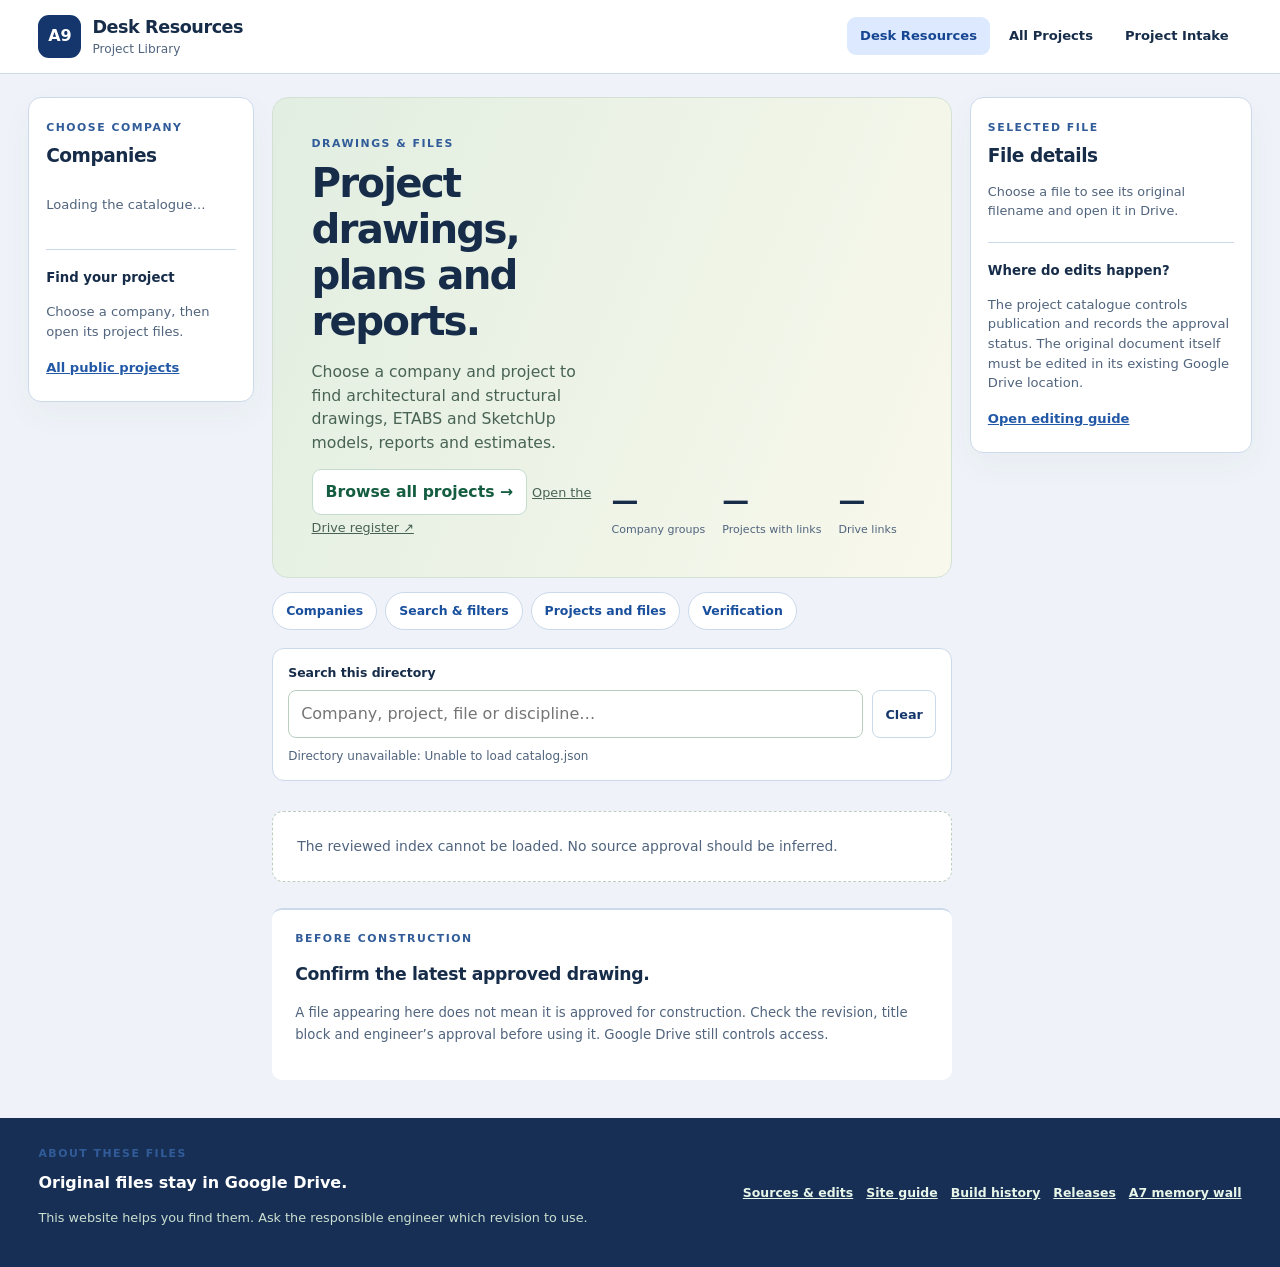
==== site/index.html @ 5fe1af1e "Integrate new intake tab and Blueprint file browser" ====
<!doctype html>
<html lang="en"><head>
<meta charset="utf-8"><meta name="viewport" content="width=device-width,initial-scale=1">
<meta name="color-scheme" content="light"><meta name="description" content="Find architectural plans, structural drawings, models and project documents in Google Drive.">
<title>Desk Resources · A9 Project Library</title><link rel="stylesheet" href="./styles.css"><script defer src="./app.js"></script>
<link rel="stylesheet" href="./assets/css/resource-unified.css"><link rel="stylesheet" href="./assets/css/blueprint-gallery.css"></head><body class="blueprint">
<a class="skip" href="#main">Skip to library</a>
<header class="north" id="north"><a class="brand" href="./" aria-label="A9 Desk Resources">
  <span class="brand-icon" aria-hidden="true">A9</span><span><strong>Desk Resources</strong><small>Project Library</small></span>
</a><nav aria-label="Primary resource tabs"><a href="./" aria-current="page">Desk Resources</a><a href="./projects.html">All Projects</a><a href="./intake.html">Project Intake</a></nav></header>
<div class="layout">
<aside class="west" id="west" aria-label="Company navigation">
  <p class="eyebrow">CHOOSE COMPANY</p><h2>Companies</h2>
  <div id="company-nav" class="company-nav"><p class="soft">Loading the catalogue…</p></div>
  <div class="west-foot"><strong>Find your project</strong><p>Choose a company, then open its project files.</p>
  <a href="./projects.html">All public projects</a></div>
</aside>
<main id="main" class="centre">
  <section class="intro"><div><p class="eyebrow">DRAWINGS &amp; FILES</p>
    <h1>Project drawings, plans and reports.</h1>
    <p>Choose a company and project to find architectural and structural drawings, ETABS and SketchUp models, reports and estimates.</p>
  <p><a href="./projects.html" style="display:inline-block;background:#fff;color:#155d40;border:1px solid #c4ddcc;border-radius:9px;text-decoration:none;padding:10px 13px;font-weight:800">Browse all projects →</a> <a href="https://docs.google.com/spreadsheets/d/1e019Jac4lDveZ2glXMph4RLHivqPFEachbcNi-R1DZk/edit" target="_blank" rel="noopener noreferrer" style="font-size:.8rem">Open the Drive register ↗</a></p></div><div class="intro-metrics"><span><strong id="metric-companies">—</strong><small>Company groups</small></span><span><strong id="metric-projects">—</strong><small>Projects with links</small></span><span><strong id="metric-records">—</strong><small>Drive links</small></span></div></section>
<nav class="section-toc" aria-label="Desk contents"><a href="#company-nav">Companies</a><a href="#library-search">Search &amp; filters</a><a href="#workspace">Projects and files</a><a href="#source-note">Verification</a></nav><div class="toolbar"><label for="library-search">Search this directory</label><div class="search-line">
    <input id="library-search" type="search" placeholder="Company, project, file or discipline…" autocomplete="off">
    <button type="button" id="clear-search">Clear</button>
  </div>
  <div id="facet-panel" class="facet-panel" hidden aria-label="Project resource filters">
    <div class="facet-title"><strong>Refine resources</strong><span>Exact labels from the original register · from the catalogue</span></div>
    <div class="facet-grid">
      <label for="facet-discipline">Discipline<select id="facet-discipline"><option value="">All disciplines</option></select></label>
      <label for="facet-format">File format<select id="facet-format"><option value="">All formats</option></select></label>
      <label for="facet-revision">Revision note<select id="facet-revision"><option value="">All revision notes</option></select></label>
      <label for="facet-approval">Issue / approval<select id="facet-approval"><option value="">All issue statuses</option></select></label>
    </div>
    <div class="facet-bottom"><span id="facet-count" role="status" aria-live="polite"></span><button type="button" id="clear-facets">Reset filters</button></div>
  </div>
  <p id="site-status" class="status-line" role="status" aria-live="polite">Reading the published index…</p></div>
  <div id="breadcrumbs" class="breadcrumbs" aria-label="Current location"></div>
  <div id="workspace" class="workspace"><p class="empty">Loading reviewed resource directories…</p></div>
  <section class="source-note" id="source-note"><p class="eyebrow">BEFORE CONSTRUCTION</p>
    <h2>Confirm the latest approved drawing.</h2>
    <p>A file appearing here does not mean it is approved for construction. Check the revision, title block and engineer’s approval before using it. Google Drive still controls access.</p>
  </section>
</main>
<aside class="east" id="east" aria-label="Selected resource details">
  <p class="eyebrow">SELECTED FILE</p><h2>File details</h2>
  <div id="record-detail"><p class="soft">Choose a file to see its original filename and open it in Drive.</p></div>
  <div class="east-footer"><strong>Where do edits happen?</strong><p>The project catalogue controls publication and records the approval status. The original document itself must be edited in its existing Google Drive location.</p><a href="./editing.html">Open editing guide</a></div>
</aside>
</div>
<footer class="south" id="south"><div><p class="eyebrow">ABOUT THESE FILES</p><strong>Original files stay in Google Drive.</strong><p>This website helps you find them. Ask the responsible engineer which revision to use.</p></div>
<div class="foot-links"><a href="./editing.html">Sources &amp; edits</a><a href="./system-map.html">Site guide</a><a href="https://github.com/FabinGurung/jp-field-desk-library/actions/workflows/resource-library-pages.yml">Build history</a><a href="https://github.com/FabinGurung/jp-field-desk-library/releases">Releases</a><a href="https://fabingurung.github.io/jp-a7-system-registry/memory-wall.html#platform-role-board">A7 memory wall</a></div></footer>
<noscript><p class="empty">JavaScript is needed for the searchable company directory. See the editing guide for the authoritative register.</p></noscript>
</body></html>
---- site/styles.css ----
:root{color-scheme:light;--bg:#f6f7f3;--paper:#fff;--ink:#1c3432;--dim:#526760;--line:#d8e1dc;--soft:#ecf3ec;--deep:#244a3c;--green:#247254;--warm:#f7f3e5;--shadow:0 12px 33px #27463a0a;font-family:Inter,ui-sans-serif,system-ui,-apple-system,"Segoe UI",sans-serif}
*{box-sizing:border-box}html{scroll-behavior:smooth}body{margin:0;background:var(--bg);color:var(--ink);line-height:1.5}button,input{font:inherit}a{color:inherit}a:focus-visible,button:focus-visible,input:focus-visible,summary:focus-visible{outline:3px solid #e8a33d;outline-offset:3px}.skip{position:absolute;left:12px;top:-90px;background:#fff;padding:9px 15px;z-index:30}.skip:focus{top:8px}
.north{padding:15px clamp(16px,3vw,46px);display:flex;align-items:center;justify-content:space-between;gap:20px;flex-wrap:wrap;background:#fff;border-bottom:1px solid var(--line)}.brand{display:flex;gap:11px;align-items:center;text-decoration:none}.brand-icon{background:var(--deep);border-radius:11px;color:white;display:grid;place-items:center;font-weight:850;width:43px;height:43px}.brand>span:last-child{display:flex;flex-direction:column}.brand strong{font-size:1.1rem;letter-spacing:-.025em}.brand small{color:var(--dim);font-size:.76rem}.north nav{display:flex;gap:7px;flex-wrap:wrap}.north nav a{text-decoration:none;font-weight:720;font-size:.83rem;padding:9px 12px;border-radius:8px}.north nav a[aria-current],.north nav a:hover{background:var(--soft);color:#145339}
.layout{display:grid;grid-template-columns:minmax(190px,226px) minmax(0,1fr) minmax(215px,282px);align-items:start;gap:18px;max-width:1680px;margin:auto;padding:23px clamp(12px,2.2vw,35px) 38px}.west,.east{position:sticky;top:14px;background:#fff;padding:22px 17px;border:1px solid var(--line);border-radius:13px;box-shadow:var(--shadow);min-width:0}.eyebrow{font-size:.68rem;letter-spacing:.105em;text-transform:uppercase;color:var(--green);font-weight:840;margin:0 0 9px}.west h2,.east h2{font-size:1.16rem;line-height:1.2;letter-spacing:-.025em;margin:0 0 15px}.company-nav{display:grid;gap:5px}.company-btn{width:100%;padding:12px 10px;text-align:left;border:1px solid transparent;border-radius:8px;background:transparent;cursor:pointer;color:var(--ink);line-height:1.3}.company-btn:hover{background:#f4f9f4}.company-btn[aria-pressed=true]{border-color:#bbd6c6;background:#eaf4eb}.company-btn strong{font-size:.84rem;display:block}.company-btn span{display:block;font-size:.73rem;color:var(--dim);margin-top:4px}.west-foot,.east-footer{border-top:1px solid var(--line);padding-top:15px;margin-top:21px}.west-foot strong,.east-footer strong{font-size:.83rem}.west-foot p,.east-footer p,.soft{font-size:.82rem;color:var(--dim)}.west-foot a,.east-footer a{font-size:.82rem;font-weight:770;color:var(--green)}
.centre{min-width:0}.intro{border-radius:16px;border:1px solid #d4e2d6;background:linear-gradient(112deg,#e1eee1,#f9f8ec);padding:clamp(23px,3vw,42px);display:grid;gap:20px;grid-template-columns:minmax(0,1fr) auto;align-items:end}.intro h1{font-size:clamp(1.85rem,3.15vw,3.18rem);line-height:1.12;letter-spacing:-.05em;max-width:660px;margin:0}.intro p:not(.eyebrow){font-size:.98rem;color:#486354;max-width:650px;margin:15px 0 0}.intro-metrics{display:flex;gap:17px}.intro-metrics span{display:flex;flex-direction:column;min-width:74px}.intro-metrics strong{font-size:1.68rem;line-height:1;letter-spacing:-.04em}.intro-metrics small{font-size:.69rem;color:var(--dim);margin-top:7px}
.toolbar{margin:17px 0 10px;background:#fff;border:1px solid var(--line);border-radius:12px;padding:15px}.toolbar label{display:block;font-weight:750;font-size:.78rem;margin-bottom:7px}.search-line{display:flex;gap:9px}.search-line input{min-width:0;flex:1;border:1px solid #bacdc0;border-radius:8px;padding:11px 12px}.search-line button,.utility-btn{border:1px solid var(--line);background:#fff;color:var(--deep);border-radius:8px;padding:9px 12px;cursor:pointer;font-weight:750;font-size:.8rem}.search-line button:hover,.utility-btn:hover{background:var(--soft)}.status-line{font-size:.75rem;color:var(--dim);margin:9px 0 0}.breadcrumbs{display:flex;flex-wrap:wrap;align-items:center;gap:6px;margin:15px 0;font-size:.79rem}.breadcrumbs button{border:0;background:none;color:var(--green);cursor:pointer;padding:4px 0;font-weight:750}.breadcrumbs span{color:var(--dim)}
.workspace>h2,.workspace .section-top h2{font-size:1.5rem;letter-spacing:-.035em;line-height:1.18;margin:3px 0 7px}.workspace .section-top>p{font-size:.83rem;color:var(--dim);margin:5px 0 19px}.section-top{display:flex;justify-content:space-between;align-items:start;gap:15px;flex-wrap:wrap;margin:15px 0}.company-grid,.project-grid{display:grid;grid-template-columns:repeat(2,minmax(0,1fr));gap:12px}.company-card,.project-card{min-width:0;text-align:left;border:1px solid var(--line);background:#fff;padding:21px;border-radius:12px;cursor:pointer;color:var(--ink);box-shadow:var(--shadow)}.company-card:hover,.project-card:hover{border-color:#6eac8c;box-shadow:0 10px 22px #204d3720}.company-card strong,.project-card strong{display:block;font-size:1.05rem;line-height:1.25;overflow-wrap:anywhere}.company-card small,.project-card small{display:block;font-size:.75rem;color:var(--dim);margin:8px 0}.company-card em{display:block;margin-top:13px;font-size:.78rem;font-style:normal;font-weight:790;color:var(--green)}.project-card[aria-pressed=true]{background:#edf6ed;border-color:#86b598}.muted{font-size:.78rem;color:var(--dim)}.review{color:#7c5a28!important}
.group-stack{display:grid;gap:10px;margin-top:17px}.resource-group{border:1px solid var(--line);background:#fff;border-radius:12px;overflow:hidden}.resource-group summary{cursor:pointer;display:flex;align-items:center;justify-content:space-between;gap:10px;padding:16px;font-weight:800;list-style:none}.resource-group summary::-webkit-details-marker{display:none}.resource-group summary:after{content:"⌄";color:var(--green);font-weight:800}.resource-group[open] summary{border-bottom:1px solid var(--line)}.resource-group summary small{color:var(--dim);font-size:.72rem;font-weight:600}.resource-items{padding:5px 13px 12px}.resource-line{width:100%;display:block;text-align:left;border:0;background:transparent;padding:12px 9px;border-radius:8px;cursor:pointer;color:var(--ink);border-bottom:1px solid #eff2ee}.resource-line:last-child{border-bottom:0}.resource-line:hover,.resource-line[aria-pressed=true]{background:#edf6ed}.resource-line strong{font-size:.83rem;display:block;line-height:1.35}.resource-line span{font-size:.73rem;color:var(--dim);display:block;margin-top:4px}.packet-link{display:block;margin:11px 8px 5px;text-decoration:none;background:var(--deep);color:#fff;padding:12px 14px;font-size:.81rem;border-radius:8px;font-weight:800}.empty{padding:24px;border:1px dashed #bccfc0;background:#fff;border-radius:11px;color:var(--dim);font-size:.87rem}
#record-detail h3{font-size:1.01rem;line-height:1.27;overflow-wrap:anywhere;margin:0 0 9px}#record-detail h4{font-size:.68rem;letter-spacing:.08em;text-transform:uppercase;color:var(--green);margin:16px 0 4px}#record-detail p{font-size:.8rem;overflow-wrap:anywhere;margin:0}#record-detail .source-button{display:block;margin-top:17px;text-align:center;border-radius:8px;background:var(--deep);color:#fff;padding:10px 12px;font-size:.81rem;font-weight:800;text-decoration:none}.source-note{padding:21px 23px;margin-top:26px;border-top:2px solid var(--line);background:#fff;border-radius:10px}.source-note h2{font-size:1.08rem;letter-spacing:-.02em}.source-note p:last-child{color:var(--dim);font-size:.83rem;line-height:1.65}
.south{background:#223f35;color:#f0f7ef;padding:27px clamp(16px,3vw,46px);display:flex;justify-content:space-between;align-items:center;gap:20px;flex-wrap:wrap}.south>div:first-child{max-width:670px}.south .eyebrow{color:#b4d6bb}.south strong{font-size:1rem}.south p:last-child{font-size:.8rem;color:#cbdfd0}.foot-links{display:flex;gap:13px;flex-wrap:wrap}.foot-links a{font-size:.78rem;font-weight:750;color:#e7f6e9}
@media(max-width:1160px){.layout{grid-template-columns:210px minmax(0,1fr)}.east{position:static;grid-column:2}.intro{grid-template-columns:1fr}.intro-metrics{justify-content:flex-start}}
@media(max-width:700px){.layout{display:flex;flex-direction:column;padding:11px;gap:12px}.west,.east,.centre{width:100%;position:static}.west{padding:13px}.west h2{margin:0 0 8px}.company-nav{display:flex;gap:8px;overflow-x:auto}.company-btn{min-width:165px;border-color:var(--line)}.west-foot{display:none}.intro{padding:24px}.intro-metrics{gap:14px}.intro-metrics span{min-width:65px}.company-grid,.project-grid{grid-template-columns:1fr}.north{padding:13px}.north nav{width:100%;overflow:auto}.north nav a{font-size:.76rem;padding:8px}.source-note{padding:17px}.south{padding:24px 16px}.east{order:3}}
@media print{.west,.east,.toolbar,.south,.source-note{display:none}.layout{display:block}.intro{background:#fff}.resource-group{break-inside:avoid}}
@media(prefers-reduced-motion:reduce){html{scroll-behavior:auto}}
/* Source-backed, project-scoped faceted directory. */
.facet-panel{border-top:1px solid var(--line);padding-top:14px;margin-top:14px}
.facet-panel[hidden]{display:none}
.facet-title{display:flex;flex-wrap:wrap;align-items:baseline;gap:10px;margin-bottom:12px}
.facet-title strong{font-size:.83rem}.facet-title span{font-size:.75rem;color:var(--dim)}
.facet-grid{display:grid;grid-template-columns:repeat(2,minmax(0,1fr));gap:10px}
.facet-grid label{display:flex;flex-direction:column;min-width:0;gap:5px;font-size:.75rem;font-weight:740;color:var(--deep)}
.facet-grid select{min-width:0;width:100%;border:1px solid #bacdc0;border-radius:8px;padding:10px 8px;background:#fff;color:var(--ink);font-size:.78rem}
.facet-bottom{display:flex;align-items:center;justify-content:space-between;gap:10px;margin-top:12px;flex-wrap:wrap}
.facet-bottom span{font-size:.75rem;color:var(--dim)}
.facet-bottom button{background:#edf5ee;color:var(--deep);border:1px solid var(--line);border-radius:8px;padding:8px 11px;font-weight:760;font-size:.77rem;cursor:pointer}
.facet-bottom button:hover{background:#e0ede2}
@media(min-width:1161px) and (max-width:1310px){.facet-grid{grid-template-columns:1fr}}
@media(max-width:700px){.facet-grid{grid-template-columns:1fr 1fr;gap:9px}.facet-grid select{font-size:.75rem}}
@media(max-width:380px){.facet-grid{grid-template-columns:1fr}}

/* Standard engineering slots are always shown, including unregistered categories. */
.matrix-intro{background:#f0f5ef;border:1px solid #d6e3d6;border-radius:10px;padding:13px 16px;margin:12px 0 16px}
.matrix-intro strong{display:block;font-size:.84rem}
.matrix-intro p{font-size:.78rem;color:var(--dim);line-height:1.55;margin:5px 0 0}
.resource-group{border-radius:11px}.resource-group>summary{padding:14px 17px}
.resource-group>summary small{margin-left:auto;white-space:nowrap}
.slots{padding:9px 12px 12px;display:grid;gap:7px}
.resource-slot{border:1px solid #e2e9e1;border-radius:9px;background:#fcfdfa;overflow:hidden}
.resource-slot[open]{background:white;border-color:#cad9cc}
.slot-title{padding:10px 13px;cursor:pointer;display:flex;align-items:center;justify-content:space-between;gap:9px;font-size:.81rem;font-weight:790;list-style:none}
.slot-title::-webkit-details-marker{display:none}
.slot-title:after{content:"⌄";color:var(--green);font-size:1rem}
.resource-slot[open] .slot-title{border-bottom:1px solid #e9eee8}
.slot-title small{font-size:.71rem;font-weight:660;color:var(--dim);white-space:nowrap;margin-left:auto}
.slot-contents{padding:7px 10px 12px}
.resource-slot .resource-line{padding:11px 8px;border-bottom:1px solid #e9eee8}
.original-name{overflow-wrap:anywhere;color:#2f6850!important;font-size:.73rem!important}
.slot-empty{font-size:.79rem;color:var(--dim);line-height:1.5;padding:2px 6px 0;margin:6px 0}
.slot-help{font-size:.75rem;font-weight:760;color:var(--green);padding:5px 6px;display:inline-block}
@media(max-width:700px){.slots{padding:8px;gap:6px}.slot-title{padding:11px;font-size:.8rem}.slot-title small{font-size:.69rem}.resource-group>summary{padding:13px}.resource-group>summary small{font-size:.7rem}.section-top{margin:9px 0}}

/* A9 2026-11-16: source-first navigation usability */
.section-toc{display:flex;flex-wrap:wrap;gap:8px;margin:14px 0 18px}.section-toc a{display:inline-block;border:1px solid var(--line);border-radius:999px;background:#fff;padding:9px 13px;font-size:.78rem;font-weight:740;color:var(--deep);text-decoration:none}.section-toc a:hover{background:var(--soft)}
.resource-entry{display:grid;grid-template-columns:minmax(0,1fr) auto;gap:8px;align-items:center;border-bottom:1px solid #eff2ee}.resource-entry .resource-line{min-width:0;border:0}.resource-open{display:inline-flex;justify-content:center;text-decoration:none;border:1px solid #9cc5ae;border-radius:9px;padding:9px 11px;background:#eaf5ec;color:#16563a;font-size:.76rem;font-weight:800;white-space:nowrap}.resource-open:hover{background:#d4ecdb}
.detail-actions{display:grid;gap:8px;margin:11px 0 17px}#record-detail .detail-actions .source-button{margin:0}.detail-project-link{display:block;border:1px solid var(--line);padding:9px;text-align:center;border-radius:8px;text-decoration:none;background:#f6faf6;color:var(--deep);font-size:.78rem;font-weight:780}
.page-trail{display:flex;justify-content:space-between;flex-wrap:wrap;gap:10px;border-top:1px solid var(--line);margin:22px 0 10px;padding-top:15px}.page-trail a{display:inline-block;min-width:0;overflow-wrap:anywhere;padding:10px 13px;background:#fff;color:var(--deep);text-decoration:none;border-radius:9px;border:1px solid var(--line);font-size:.8rem;font-weight:780}.page-trail a:hover{background:var(--soft)}.project-pager{justify-content:flex-start}
.project-context-note{padding:15px;border-radius:11px;background:#f4f8f1;border:1px solid #d4e2d2}.project-context-note strong{font-size:.88rem}.project-context-note p{font-size:.79rem;color:var(--dim)}.project-context-note a{font-size:.79rem;color:var(--green);font-weight:800}
@media(max-width:700px){.resource-entry{grid-template-columns:minmax(0,1fr)}.resource-open{justify-self:start;margin:0 9px 12px}.page-trail a{flex:1 1 145px}}
---- site/assets/css/resource-unified.css ----
/* Field & Desk v1.9 — one shared visual system; zero private source data */
:root{--resource-bg:#f6f7f3;--resource-paper:#fff;--resource-ink:#1c3432;--resource-dim:#526760;--resource-line:#d8e1dc;--resource-deep:#244a3c}
body:not([data-jp-site="1"]){background:var(--resource-bg);color:var(--resource-ink)}
body:not([data-jp-site="1"]) .north{background:#fff;border-bottom:1px solid var(--resource-line);padding:14px clamp(14px,3vw,44px)}
body:not([data-jp-site="1"]) .north :is(.brand-icon,.logo){background:var(--resource-deep);color:white;width:43px;height:43px;display:grid;place-items:center;border-radius:11px}
body:not([data-jp-site="1"]) .north nav[aria-label="Primary resource tabs"]{display:flex;align-items:center;gap:6px;flex-wrap:wrap}
body:not([data-jp-site="1"]) .north nav[aria-label="Primary resource tabs"] a{font:750 .82rem/1.35 Inter,ui-sans-serif,system-ui,sans-serif;color:var(--resource-ink);padding:10px 13px;border-radius:9px;text-decoration:none}
body:not([data-jp-site="1"]) .north nav[aria-label="Primary resource tabs"] a[aria-current="page"],body:not([data-jp-site="1"]) .north nav[aria-label="Primary resource tabs"] a:hover{background:#eaf4eb;color:#145339}
body:not([data-jp-site="1"]) .south{background:#223f35;color:#f0f7ef;border-top:1px solid #315e48;gap:20px}
body:not([data-jp-site="1"]) :is(.portal-hero,.intro,.guide-hero,.sheet-hero,#centre>.hero){background:linear-gradient(112deg,#e1eee1,#f9f8ec);border:1px solid #d4e2d6;border-radius:16px;color:var(--resource-ink)}
body:not([data-jp-site="1"]) :is(.portal-hero,.intro,.guide-hero,.sheet-hero,#centre>.hero) h1{font-family:Inter,ui-sans-serif,system-ui,-apple-system,"Segoe UI",sans-serif;letter-spacing:-.045em;line-height:1.14}
body:not([data-jp-site="1"]) :is(.west,.east,.portal-section,.catalogue,.panel){border-color:var(--resource-line);box-shadow:0 12px 33px #27463a0a}
body:not([data-jp-site="1"]) .page-trail{display:flex;gap:10px;flex-wrap:wrap;justify-content:space-between;border-top:1px solid var(--resource-line);margin:22px 0 8px;padding:16px 0 0}
body:not([data-jp-site="1"]) .page-trail a{color:var(--resource-deep);font-weight:750;background:white;border:1px solid var(--resource-line);border-radius:10px;padding:11px 14px;text-decoration:none}
body:not([data-jp-site="1"]) .page-trail a:hover{background:#eaf4eb}
.finance-router{display:grid;grid-template-columns:repeat(3,minmax(0,1fr));gap:12px;margin:15px 0}
.finance-router article{min-width:0;border:1px solid var(--resource-line);background:#fff;border-radius:12px;padding:17px;display:flex;flex-direction:column;gap:8px}
.finance-router h3{font-size:1rem;margin:0;line-height:1.3}
.finance-router p{font-size:.82rem;color:var(--resource-dim);line-height:1.55;margin:0 0 5px}
.finance-router a{display:inline-block;color:#145339;font-weight:800;font-size:.81rem;text-decoration:none;background:#edf6ed;border:1px solid #c9e0cd;padding:10px 12px;border-radius:9px;margin-top:auto}
.finance-router a:hover{background:#dcefe0}
.finance-router .route-state{font-size:.67rem;letter-spacing:.07em;text-transform:uppercase;color:#476d52;font-weight:850}
.finance-notice{color:#4b6658;font-size:.83rem;max-width:900px;line-height:1.6}
.finance-bridge{background:#f0f6ef;border:1px solid #d3e3d5;border-radius:13px;padding:17px 20px;margin:16px auto}
.finance-bridge h2{font-size:1.17rem;margin:0 0 6px}.finance-bridge p{font-size:.83rem;color:var(--resource-dim);margin:0 0 12px}
.finance-bridge nav{display:flex;flex-wrap:wrap;gap:9px}.finance-bridge nav a{color:#17573e;background:white;border:1px solid #c9dccc;border-radius:9px;padding:10px 12px;font-size:.79rem;font-weight:770;text-decoration:none}
.finance-bridge nav a:hover{background:#e4f1e5}
#details .source-actions{display:grid;gap:8px;margin:13px 0}
#details .source-actions a{display:block;text-decoration:none;padding:10px 11px;border:1px solid #bddbc5;border-radius:9px;background:#edf6ee;color:#1b5b40;font-weight:780;font-size:.8rem;overflow-wrap:anywhere}
#details .source-actions a:hover{background:#dceee0}
.shell .hero{background:linear-gradient(112deg,#e1eee1,#f9f8ec);color:#1c3432;border:1px solid #d4e2d6;border-radius:16px}
.shell .hero h1,.shell .panel h2{font-family:Inter,ui-sans-serif,system-ui,-apple-system,"Segoe UI",sans-serif;letter-spacing:-.04em}
.shell .hero .eyebrow{color:#247254}.shell .hero p{color:#526760}.shell .hero .pill{color:#315d48;border-color:#c1d8c6;background:#fff}
.shell .nav a{border-radius:9px;color:#205c42}
.shell .footer{padding-top:15px;border-top:1px solid var(--resource-line)}
.resource-bridge{display:flex;flex-wrap:wrap;gap:8px;align-items:center;padding:10px 0;font-size:12px}
.resource-bridge a{display:inline-block;background:#fff;border:1px solid #c8dbc9;color:#245c43;border-radius:9px;padding:9px 12px;text-decoration:none;font-weight:780}
.resource-bridge a:hover{background:#eaf4eb}
@media(max-width:800px){.finance-router{grid-template-columns:1fr}.finance-router article{padding:15px}}
@media(max-width:700px){
body:not([data-jp-site="1"]) .north{display:flex;flex-direction:column;align-items:stretch;gap:9px;padding:11px 13px}
body:not([data-jp-site="1"]) .north nav[aria-label="Primary resource tabs"]{width:100%;overflow-x:auto;flex-wrap:nowrap;white-space:nowrap;scrollbar-width:thin;overscroll-behavior-inline:contain}
body:not([data-jp-site="1"]) .north nav[aria-label="Primary resource tabs"] a{font-size:.77rem;padding:9px 11px;flex:0 0 auto}
body:not([data-jp-site="1"]) .page-trail a{flex:1 1 145px}.finance-bridge{margin:12px 0;padding:15px}
}
@media(prefers-reduced-motion:reduce){html{scroll-behavior:auto!important}}
---- site/assets/css/blueprint-gallery.css ----
/* Blueprint Gallery: shared light architectural theme and mobile-safe file rail. */
body.blueprint{--resource-bg:#eff3f9;--resource-paper:#fff;--resource-ink:#162c49;--resource-dim:#50647d;--resource-line:#cbd9eb;--resource-deep:#15376c;--ink:#162c49;--dim:#50647d;--line:#cbd9eb;--deep:#15376c;--green:#2258a6;--soft:#edf4ff;background:#eff3f9;color:#162c49}
body.blueprint .north{border-bottom:1px solid #cbd9eb}
body.blueprint .north :is(.brand-icon,.logo){background:#14366d;color:white}
body.blueprint .north nav[aria-label="Primary resource tabs"] a[aria-current="page"],body.blueprint .north nav[aria-label="Primary resource tabs"] a:hover{background:#dce9ff;color:#164691}
body.blueprint :is(.intro,.project-hero){background:linear-gradient(118deg,#e3edff,#fdfefe);border:1px solid #c5d6ef;color:#162c49}
body.blueprint .eyebrow{color:#315c99;letter-spacing:.14em}
body.blueprint .south{background:#172f55;color:white;border-color:#172f55}
body.blueprint :is(.company-card,.project-card,.project-inspector,.project-list,.project-controls,.project-guidance,.source-item){border-color:#d1ddef;background:#fff;color:#162c49}
body.blueprint :is(.company-card,.project-card):hover,body.blueprint .project-card[aria-pressed=true]{border-color:#648cc8;background:#eaf2ff}
body.blueprint :is(.resource-open,.source-button,.project-source,.project-owned-actions a,.section-toc a,.page-trail a){color:#194f9c}
body.blueprint :is(.resource-open,.source-button,.matrix-intro,.project-owned-actions,.project-toc a){background:#edf4ff;border-color:#c9d9f2;color:#174582}
.gallery-shell{min-width:0;max-width:100%;margin:16px 0 20px;background:#fff;border:1px solid #c9d9ec;border-radius:18px;overflow:hidden;box-shadow:0 12px 25px #173c7020}
.gallery-head{padding:17px 18px 8px;display:flex;justify-content:space-between;align-items:flex-start;gap:12px;flex-wrap:wrap}
.gallery-head h3{font-size:1.06rem;margin:0 0 5px;color:#183964}.gallery-head p{margin:0;color:#526781;font-size:.78rem}
.gallery-switch,.gallery-arrows{display:flex;gap:6px;flex-wrap:wrap;align-items:center}
.gallery-switch button,.gallery-arrows button{border:1px solid #b8cceb;border-radius:10px;padding:9px 12px;min-height:44px;background:#fff;color:#153c79;font-weight:750;cursor:pointer;font-size:.78rem}
.gallery-switch button[aria-pressed=true]{background:#214e99;color:#fff;border-color:#214e99}
.gallery-arrows button:disabled{opacity:.35;cursor:default}
.gallery-stage{min-width:0;max-width:100%;overflow:hidden;background:linear-gradient(#d9e8fc66 1px,transparent 1px),linear-gradient(90deg,#d9e8fc66 1px,transparent 1px),#f3f7fc;background-size:24px 24px;padding:10px 0 0}
.gallery-rail{display:flex;gap:14px;overflow-x:auto;overflow-y:hidden;scroll-snap-type:x mandatory;scrollbar-width:thin;overscroll-behavior-inline:contain;perspective:1100px;padding:20px max(12px,calc((100% - min(78%, 290px))/2)) 24px;align-items:stretch}
.file-tile{flex:0 0 min(78%,290px);min-width:0;scroll-snap-align:center;display:flex;flex-direction:column;gap:10px;padding:16px;border-radius:16px;border:1px solid #a9bfde;background:linear-gradient(145deg,#fff,#eef4ff);box-shadow:0 12px 23px #152e5320;transform:rotateY(var(--tilt,0deg)) scale(var(--scale,1));transform-origin:center;transition:transform .16s ease,border-color .16s ease;overflow-wrap:anywhere;color:#18365a}
.file-tile[data-active=true]{border-color:#1f63bc;box-shadow:0 15px 24px #163d7b26}
.file-tile .file-icon{display:grid;place-items:center;align-self:flex-start;width:62px;height:68px;border:1px solid #91b2e0;border-radius:10px 16px 10px 10px;background:repeating-linear-gradient(0deg,#fff 0px,#fff 8px,#e3edff 9px,#e3edff 10px);font:800 .9rem system-ui;color:#15478e;letter-spacing:.06em}
.file-tile[data-format=DWG] .file-icon,.file-tile[data-format=DXF] .file-icon{background:#173f75;color:#fff;border-color:#173f75}
.file-tile[data-format=FOLDER] .file-icon{background:#fff0cc;border-color:#d9ad50;color:#875600}
.file-tile h4{font-size:1rem;line-height:1.35;margin:0;color:#152f54}.file-tile small{font-size:.74rem;line-height:1.45;color:#53657d}
.file-tile .file-category{font-size:.68rem;text-transform:uppercase;letter-spacing:.08em;font-weight:800;color:#345c92}
.file-tile .file-warning{font-size:.72rem;color:#795215;background:#fff4da;border:1px solid #eddaac;border-radius:8px;padding:8px}
.file-tile .file-actions{display:flex;gap:7px;flex-wrap:wrap;margin-top:auto}
.file-tile :is(a,button),.intake-open{display:inline-flex;align-items:center;justify-content:center;min-height:42px;padding:9px 12px;border:1px solid #a9c4ec;background:#fff;color:#194a96;font:750 .77rem system-ui;text-decoration:none;border-radius:9px;cursor:pointer}
.file-tile .file-open,.intake-open{background:#2456a1;color:white;border-color:#2456a1}
.gallery-foot{padding:10px 17px 14px;display:flex;justify-content:space-between;align-items:center;gap:10px;flex-wrap:wrap;font-size:.76rem;color:#4e6581}
.gallery-shell [hidden],.group-stack[hidden]{display:none!important}
.gallery-empty{padding:18px;font-size:.85rem;color:#526781}
.intake-main{max-width:1120px;margin:0 auto;padding:24px clamp(14px,4vw,40px) 45px}
.intake-hero{border:1px solid #bfd2ed;background:linear-gradient(115deg,#e1edff,#fff);padding:clamp(20px,4vw,36px);border-radius:18px}
.intake-hero h1{font-size:clamp(1.7rem,4.5vw,2.6rem);letter-spacing:-.045em;line-height:1.15;margin:.2em 0;color:#163764}
.intake-hero p{max-width:65ch;color:#435c7c}.intake-hero a{color:#174c95;font-weight:750}
.intake-filters{display:flex;flex-wrap:wrap;gap:10px;align-items:end;padding:18px 0}
.intake-filters label{display:grid;gap:5px;min-width:0;flex:1 1 200px;font-size:.78rem;font-weight:750}
.intake-filters :is(input,select){min-width:0;width:100%;font:inherit;font-size:.9rem;min-height:44px;border:1px solid #aebfda;border-radius:10px;padding:10px;background:#fff;color:#172e50}
.intake-grid{display:grid;grid-template-columns:repeat(auto-fill,minmax(min(100%,250px),1fr));gap:12px}
.intake-card{background:#fff;border:1px solid #ccdbed;border-radius:14px;padding:17px;min-width:0;display:flex;flex-direction:column;gap:9px;overflow-wrap:anywhere}
.intake-card h2{font-size:1.03rem;color:#173863;margin:0;line-height:1.35}.intake-card p{font-size:.78rem;color:#526781;margin:0}
.intake-card .intake-open{align-self:flex-start;margin-top:auto}.intake-card .intake-id{font-size:.68rem;font-weight:800;letter-spacing:.06em;color:#3d6096}
.intake-guide{margin-top:24px;padding:18px;background:#fff;border:1px solid #ccdbed;border-radius:14px;color:#344e70}.intake-guide h2{margin:0 0 8px;font-size:1.1rem}.intake-guide p{font-size:.86rem}
@media(max-width:700px){.gallery-rail{gap:10px}.gallery-head{padding:13px}.file-tile{padding:13px}.gallery-foot{padding:10px 13px}.intake-main{padding-top:14px}}
@media(prefers-reduced-motion:reduce){.file-tile{transform:none;transition:none}.gallery-rail{scroll-behavior:auto!important}}
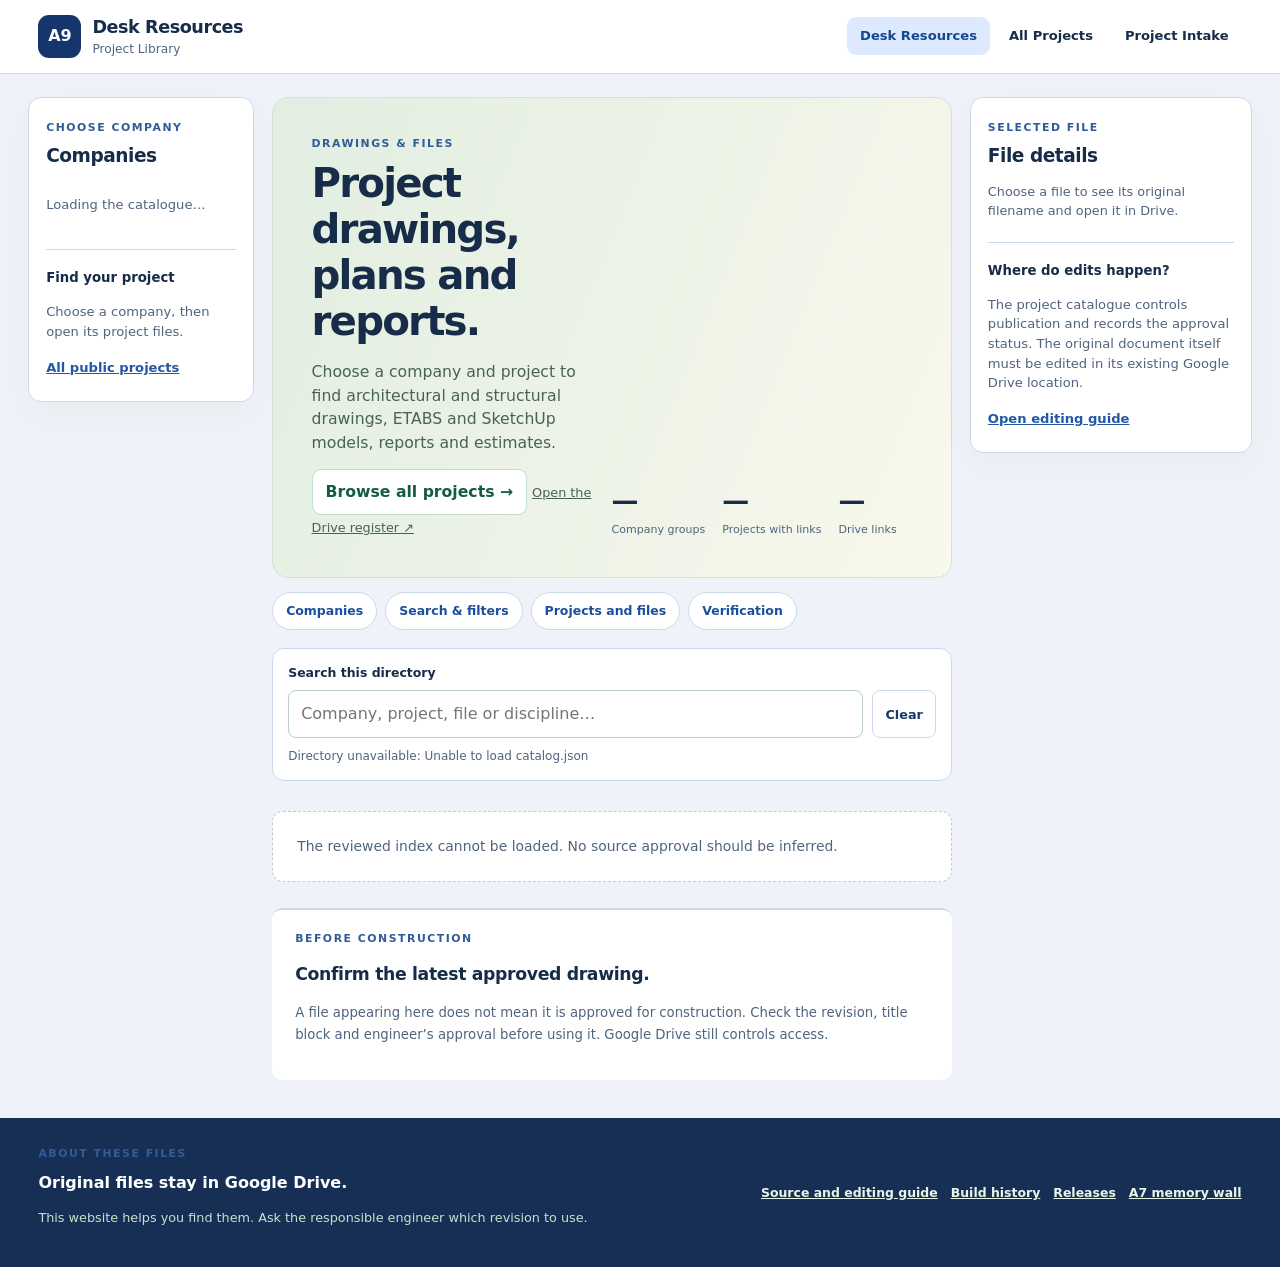
==== commit 6a766489: "Consolidate repeated publication routes and keep one source guide" ====
--- a/site/index.html
+++ b/site/index.html
@@ -49,6 +49,6 @@
 </aside>
 </div>
 <footer class="south" id="south"><div><p class="eyebrow">ABOUT THESE FILES</p><strong>Original files stay in Google Drive.</strong><p>This website helps you find them. Ask the responsible engineer which revision to use.</p></div>
-<div class="foot-links"><a href="./editing.html">Sources &amp; edits</a><a href="./system-map.html">Site guide</a><a href="https://github.com/FabinGurung/jp-field-desk-library/actions/workflows/resource-library-pages.yml">Build history</a><a href="https://github.com/FabinGurung/jp-field-desk-library/releases">Releases</a><a href="https://fabingurung.github.io/jp-a7-system-registry/memory-wall.html#platform-role-board">A7 memory wall</a></div></footer>
+<div class="foot-links"><a href="./editing.html">Source and editing guide</a><a href="https://github.com/FabinGurung/jp-field-desk-library/actions/workflows/resource-library-pages.yml">Build history</a><a href="https://github.com/FabinGurung/jp-field-desk-library/releases">Releases</a><a href="https://fabingurung.github.io/jp-a7-system-registry/memory-wall.html#platform-role-board">A7 memory wall</a></div></footer>
 <noscript><p class="empty">JavaScript is needed for the searchable company directory. See the editing guide for the authoritative register.</p></noscript>
 </body></html>
--- a/site/assets/css/blueprint-gallery.css
+++ b/site/assets/css/blueprint-gallery.css
@@ -47,3 +47,5 @@
 .intake-guide{margin-top:24px;padding:18px;background:#fff;border:1px solid #ccdbed;border-radius:14px;color:#344e70}.intake-guide h2{margin:0 0 8px;font-size:1.1rem}.intake-guide p{font-size:.86rem}
 @media(max-width:700px){.gallery-rail{gap:10px}.gallery-head{padding:13px}.file-tile{padding:13px}.gallery-foot{padding:10px 13px}.intake-main{padding-top:14px}}
 @media(prefers-reduced-motion:reduce){.file-tile{transform:none;transition:none}.gallery-rail{scroll-behavior:auto!important}}
+
+body.blueprint .project-family>summary{font-size:.86rem;font-weight:800;cursor:pointer;color:#1c467d;margin-bottom:8px}body.blueprint .project-family>summary small{font-size:.72rem;font-weight:600;color:#526781}body.blueprint .project-inspector .intake-open{margin:8px 0 12px}.gallery-rail{--card-w:min(290px, 76cqw);container-type:inline-size;padding-inline:16px;scroll-padding-inline:16px}.file-tile{flex-basis:min(290px,78%)}
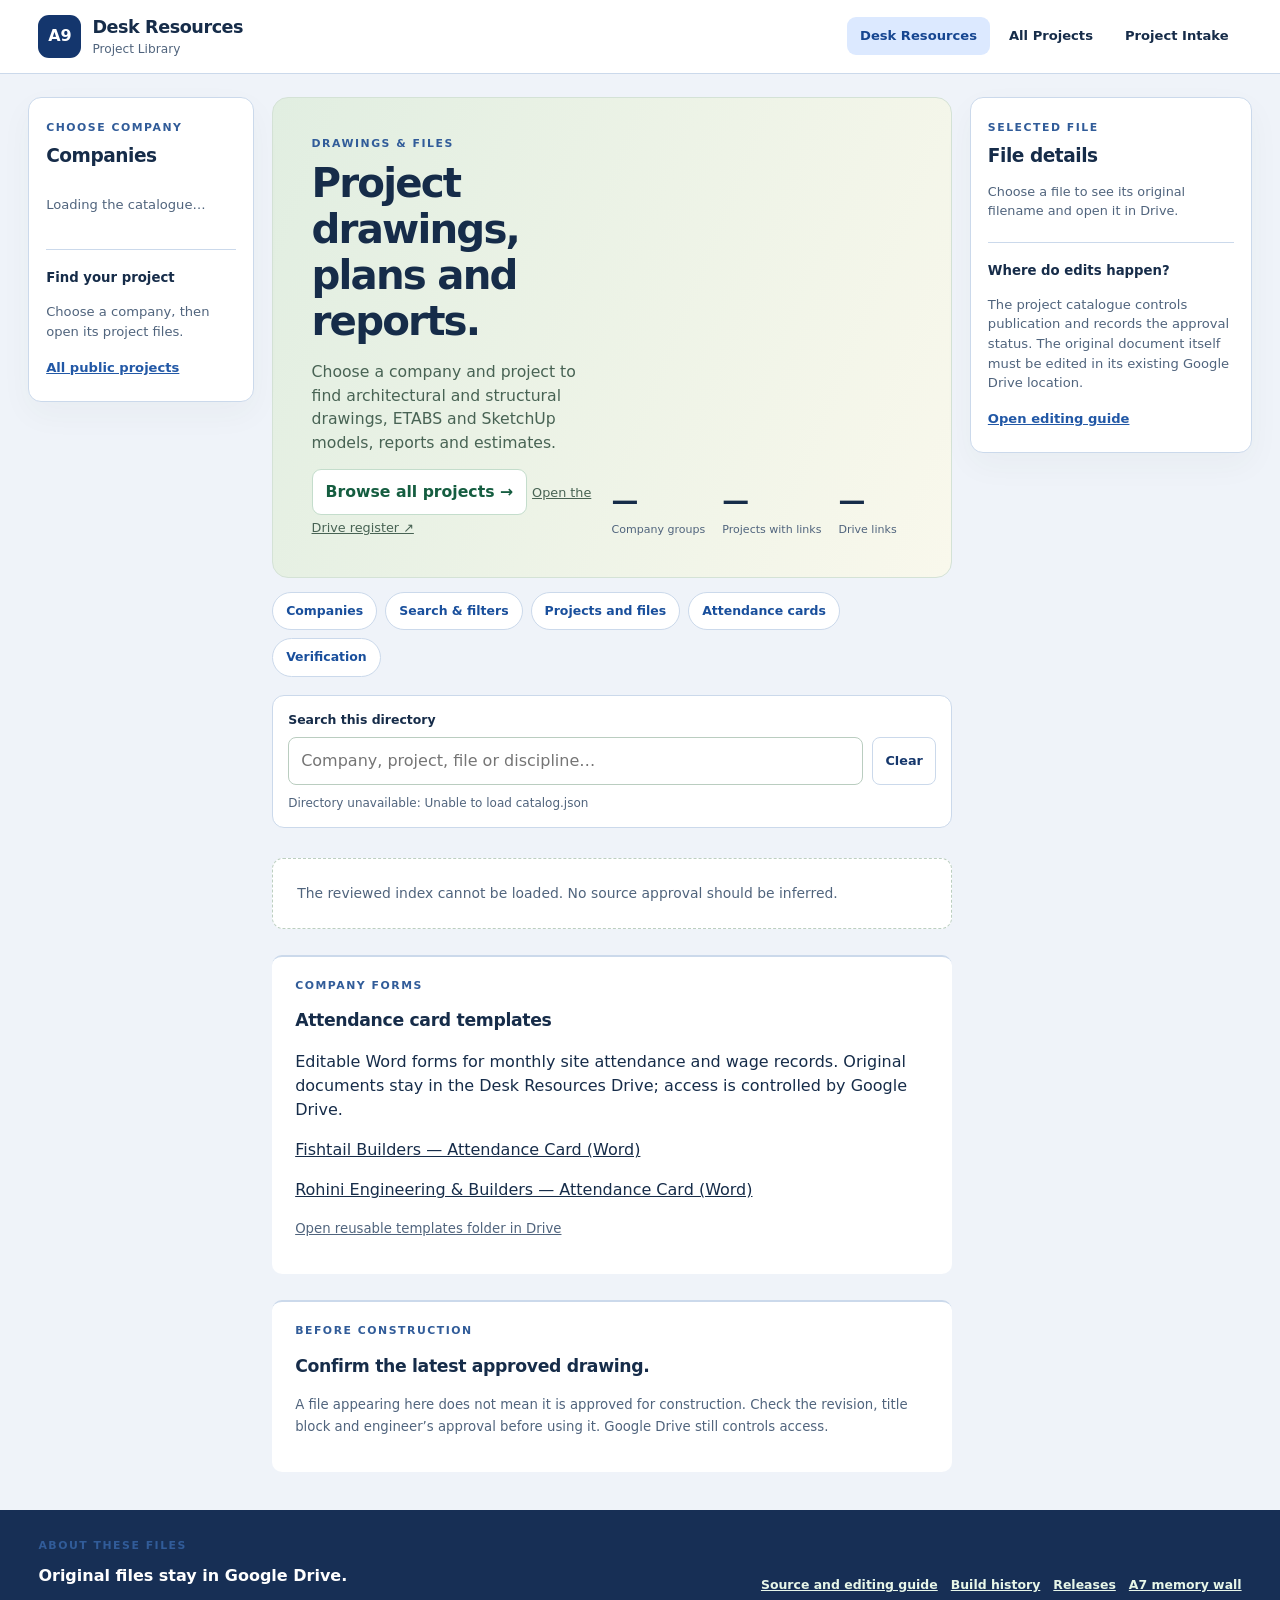
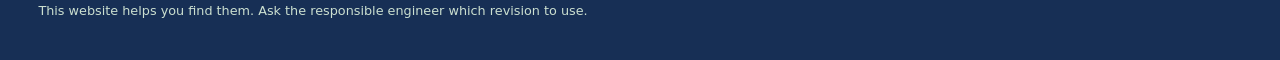
==== commit ae83b8d7: "Expose Drive-owned company attendance card templates in Desk Resources" ====
--- a/site/index.html
+++ b/site/index.html
@@ -20,7 +20,7 @@
     <h1>Project drawings, plans and reports.</h1>
     <p>Choose a company and project to find architectural and structural drawings, ETABS and SketchUp models, reports and estimates.</p>
   <p><a href="./projects.html" style="display:inline-block;background:#fff;color:#155d40;border:1px solid #c4ddcc;border-radius:9px;text-decoration:none;padding:10px 13px;font-weight:800">Browse all projects →</a> <a href="https://docs.google.com/spreadsheets/d/1e019Jac4lDveZ2glXMph4RLHivqPFEachbcNi-R1DZk/edit" target="_blank" rel="noopener noreferrer" style="font-size:.8rem">Open the Drive register ↗</a></p></div><div class="intro-metrics"><span><strong id="metric-companies">—</strong><small>Company groups</small></span><span><strong id="metric-projects">—</strong><small>Projects with links</small></span><span><strong id="metric-records">—</strong><small>Drive links</small></span></div></section>
-<nav class="section-toc" aria-label="Desk contents"><a href="#company-nav">Companies</a><a href="#library-search">Search &amp; filters</a><a href="#workspace">Projects and files</a><a href="#source-note">Verification</a></nav><div class="toolbar"><label for="library-search">Search this directory</label><div class="search-line">
+<nav class="section-toc" aria-label="Desk contents"><a href="#company-nav">Companies</a><a href="#library-search">Search &amp; filters</a><a href="#workspace">Projects and files</a><a href="#attendance-card-templates">Attendance cards</a><a href="#source-note">Verification</a></nav><div class="toolbar"><label for="library-search">Search this directory</label><div class="search-line">
     <input id="library-search" type="search" placeholder="Company, project, file or discipline…" autocomplete="off">
     <button type="button" id="clear-search">Clear</button>
   </div>
@@ -37,6 +37,7 @@
   <p id="site-status" class="status-line" role="status" aria-live="polite">Reading the published index…</p></div>
   <div id="breadcrumbs" class="breadcrumbs" aria-label="Current location"></div>
   <div id="workspace" class="workspace"><p class="empty">Loading reviewed resource directories…</p></div>
+  <section class="source-note" id="attendance-card-templates"><p class="eyebrow">COMPANY FORMS</p><h2>Attendance card templates</h2><p>Editable Word forms for monthly site attendance and wage records. Original documents stay in the Desk Resources Drive; access is controlled by Google Drive.</p><p><a href="https://drive.google.com/file/d/14SF0cc9HHi8MO9fTAvUsXM6qEodWhv-H/view" target="_blank" rel="noopener noreferrer">Fishtail Builders — Attendance Card (Word)</a></p><p><a href="https://drive.google.com/file/d/1bq2UNq_PS3ul-urBId-AgkTqqynFGk76/view" target="_blank" rel="noopener noreferrer">Rohini Engineering &amp; Builders — Attendance Card (Word)</a></p><p><a href="https://drive.google.com/drive/folders/1PssCBFBc4vKPwuRupGewVWo_XhpA70qw" target="_blank" rel="noopener noreferrer">Open reusable templates folder in Drive</a></p></section>
   <section class="source-note" id="source-note"><p class="eyebrow">BEFORE CONSTRUCTION</p>
     <h2>Confirm the latest approved drawing.</h2>
     <p>A file appearing here does not mean it is approved for construction. Check the revision, title block and engineer’s approval before using it. Google Drive still controls access.</p>
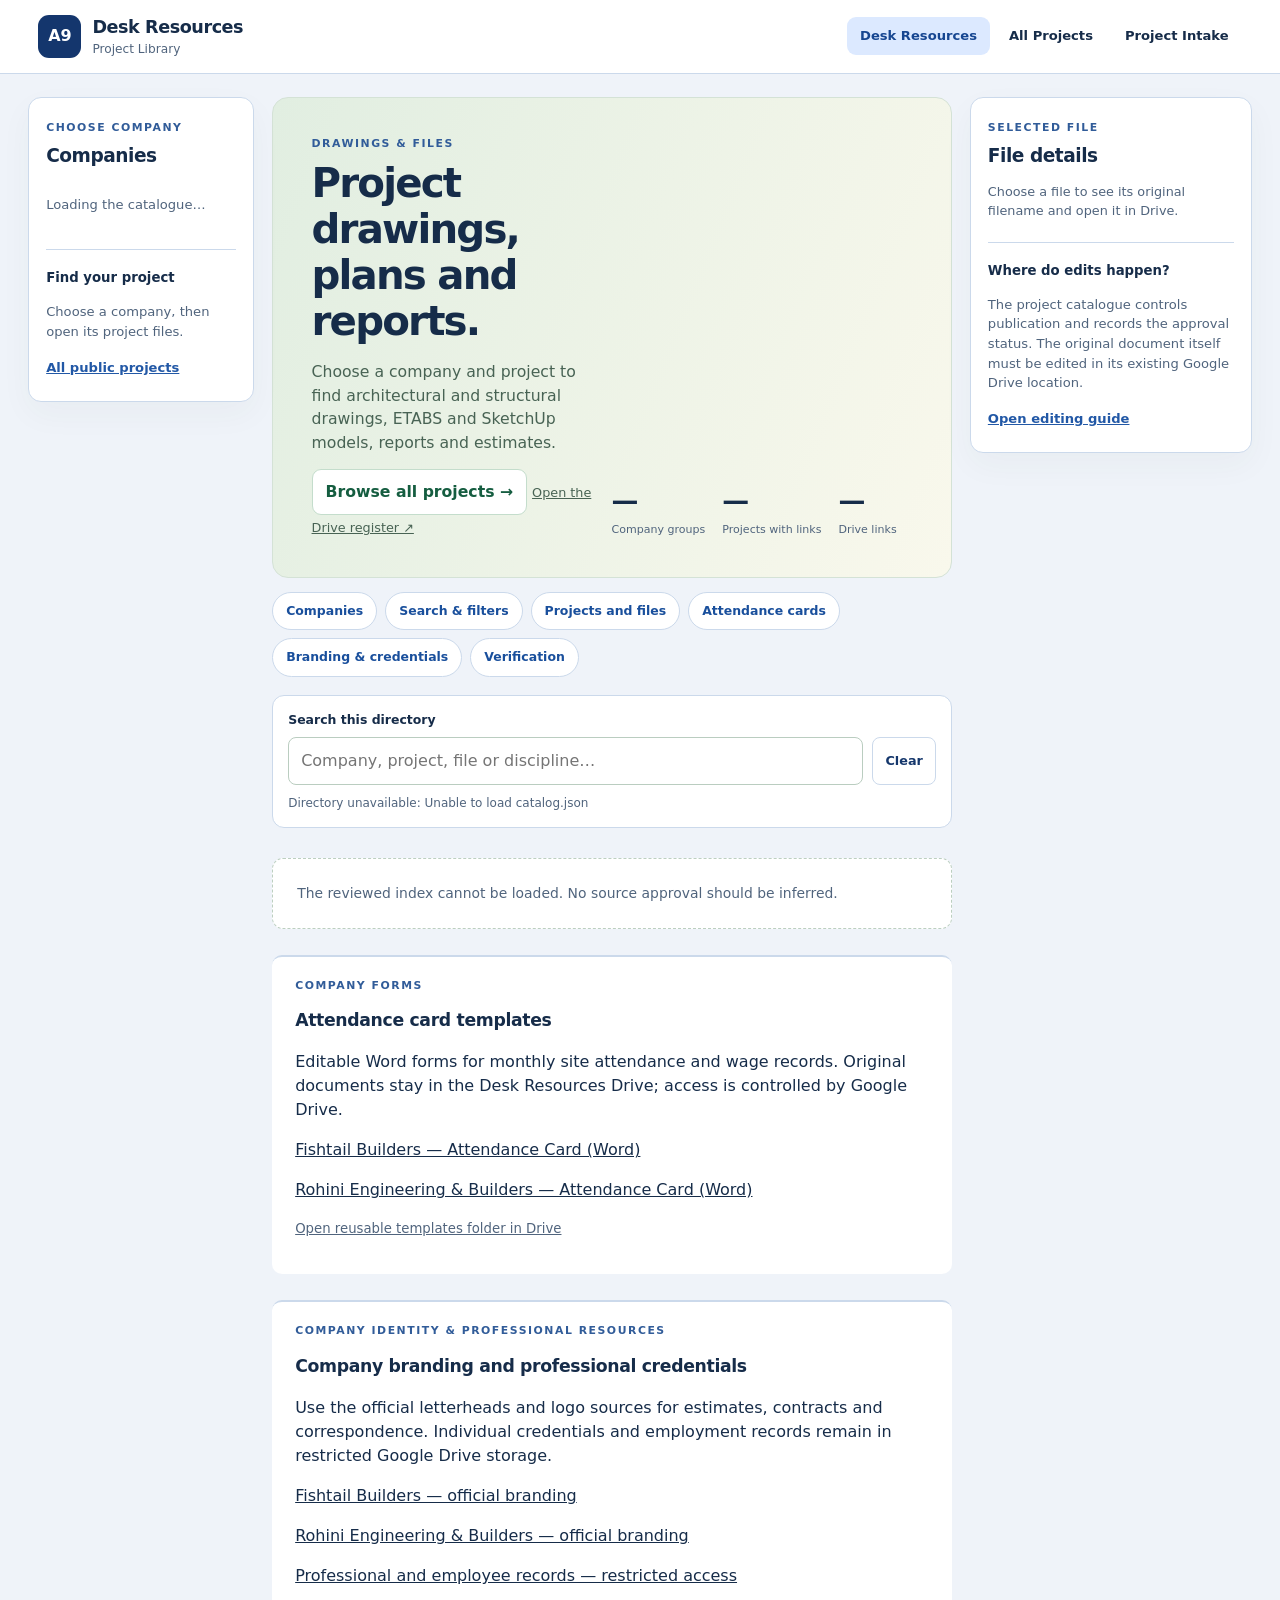
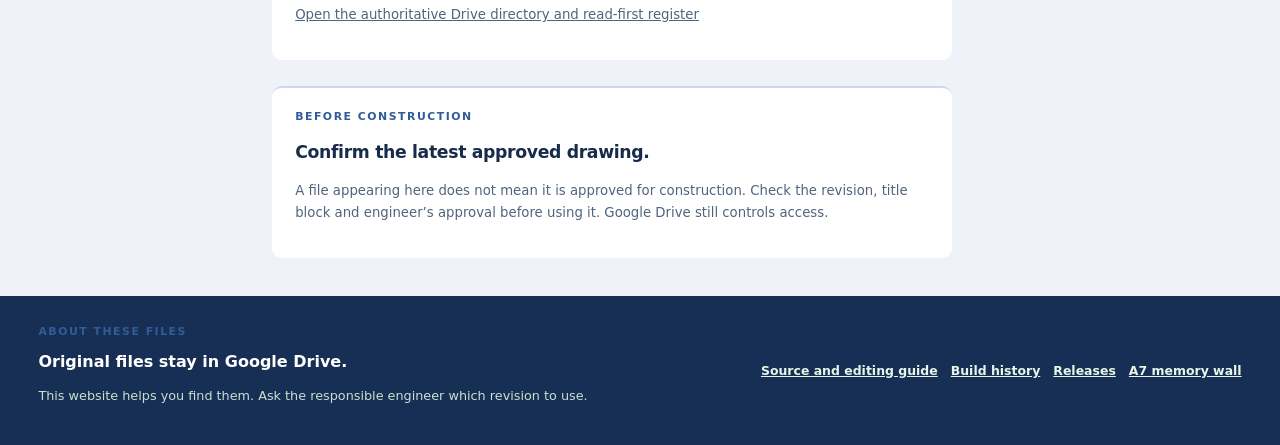
==== commit 1ab883e0: "Add Drive-owned branding and restricted professional directory navigation" ====
--- a/site/index.html
+++ b/site/index.html
@@ -20,7 +20,7 @@
     <h1>Project drawings, plans and reports.</h1>
     <p>Choose a company and project to find architectural and structural drawings, ETABS and SketchUp models, reports and estimates.</p>
   <p><a href="./projects.html" style="display:inline-block;background:#fff;color:#155d40;border:1px solid #c4ddcc;border-radius:9px;text-decoration:none;padding:10px 13px;font-weight:800">Browse all projects →</a> <a href="https://docs.google.com/spreadsheets/d/1e019Jac4lDveZ2glXMph4RLHivqPFEachbcNi-R1DZk/edit" target="_blank" rel="noopener noreferrer" style="font-size:.8rem">Open the Drive register ↗</a></p></div><div class="intro-metrics"><span><strong id="metric-companies">—</strong><small>Company groups</small></span><span><strong id="metric-projects">—</strong><small>Projects with links</small></span><span><strong id="metric-records">—</strong><small>Drive links</small></span></div></section>
-<nav class="section-toc" aria-label="Desk contents"><a href="#company-nav">Companies</a><a href="#library-search">Search &amp; filters</a><a href="#workspace">Projects and files</a><a href="#attendance-card-templates">Attendance cards</a><a href="#source-note">Verification</a></nav><div class="toolbar"><label for="library-search">Search this directory</label><div class="search-line">
+<nav class="section-toc" aria-label="Desk contents"><a href="#company-nav">Companies</a><a href="#library-search">Search &amp; filters</a><a href="#workspace">Projects and files</a><a href="#attendance-card-templates">Attendance cards</a><a href="#company-branding">Branding &amp; credentials</a><a href="#source-note">Verification</a></nav><div class="toolbar"><label for="library-search">Search this directory</label><div class="search-line">
     <input id="library-search" type="search" placeholder="Company, project, file or discipline…" autocomplete="off">
     <button type="button" id="clear-search">Clear</button>
   </div>
@@ -38,6 +38,7 @@
   <div id="breadcrumbs" class="breadcrumbs" aria-label="Current location"></div>
   <div id="workspace" class="workspace"><p class="empty">Loading reviewed resource directories…</p></div>
   <section class="source-note" id="attendance-card-templates"><p class="eyebrow">COMPANY FORMS</p><h2>Attendance card templates</h2><p>Editable Word forms for monthly site attendance and wage records. Original documents stay in the Desk Resources Drive; access is controlled by Google Drive.</p><p><a href="https://drive.google.com/file/d/14SF0cc9HHi8MO9fTAvUsXM6qEodWhv-H/view" target="_blank" rel="noopener noreferrer">Fishtail Builders — Attendance Card (Word)</a></p><p><a href="https://drive.google.com/file/d/1bq2UNq_PS3ul-urBId-AgkTqqynFGk76/view" target="_blank" rel="noopener noreferrer">Rohini Engineering &amp; Builders — Attendance Card (Word)</a></p><p><a href="https://drive.google.com/drive/folders/1PssCBFBc4vKPwuRupGewVWo_XhpA70qw" target="_blank" rel="noopener noreferrer">Open reusable templates folder in Drive</a></p></section>
+  <section class="source-note" id="company-branding"><p class="eyebrow">COMPANY IDENTITY &amp; PROFESSIONAL RESOURCES</p><h2>Company branding and professional credentials</h2><p>Use the official letterheads and logo sources for estimates, contracts and correspondence. Individual credentials and employment records remain in restricted Google Drive storage.</p><p><a href="https://drive.google.com/drive/folders/1rqrr1OuutLoR6qgRcvGZMUqRB3tIuaZx" target="_blank" rel="noopener noreferrer">Fishtail Builders — official branding</a></p><p><a href="https://drive.google.com/drive/folders/1TKfAlUCuJMs3XnmyAsqWgC1X-dc18nAA" target="_blank" rel="noopener noreferrer">Rohini Engineering &amp; Builders — official branding</a></p><p><a href="https://drive.google.com/drive/folders/1ym6kYKONJq7I2dU2ZUPSUOCdwF22tVfz" target="_blank" rel="noopener noreferrer">Professional and employee records — restricted access</a></p><p><a href="https://drive.google.com/drive/folders/1AmnRcCbL1tfkZ-E5lkLuGrWLvvE1GR6E" target="_blank" rel="noopener noreferrer">Open the authoritative Drive directory and read-first register</a></p></section>
   <section class="source-note" id="source-note"><p class="eyebrow">BEFORE CONSTRUCTION</p>
     <h2>Confirm the latest approved drawing.</h2>
     <p>A file appearing here does not mean it is approved for construction. Check the revision, title block and engineer’s approval before using it. Google Drive still controls access.</p>
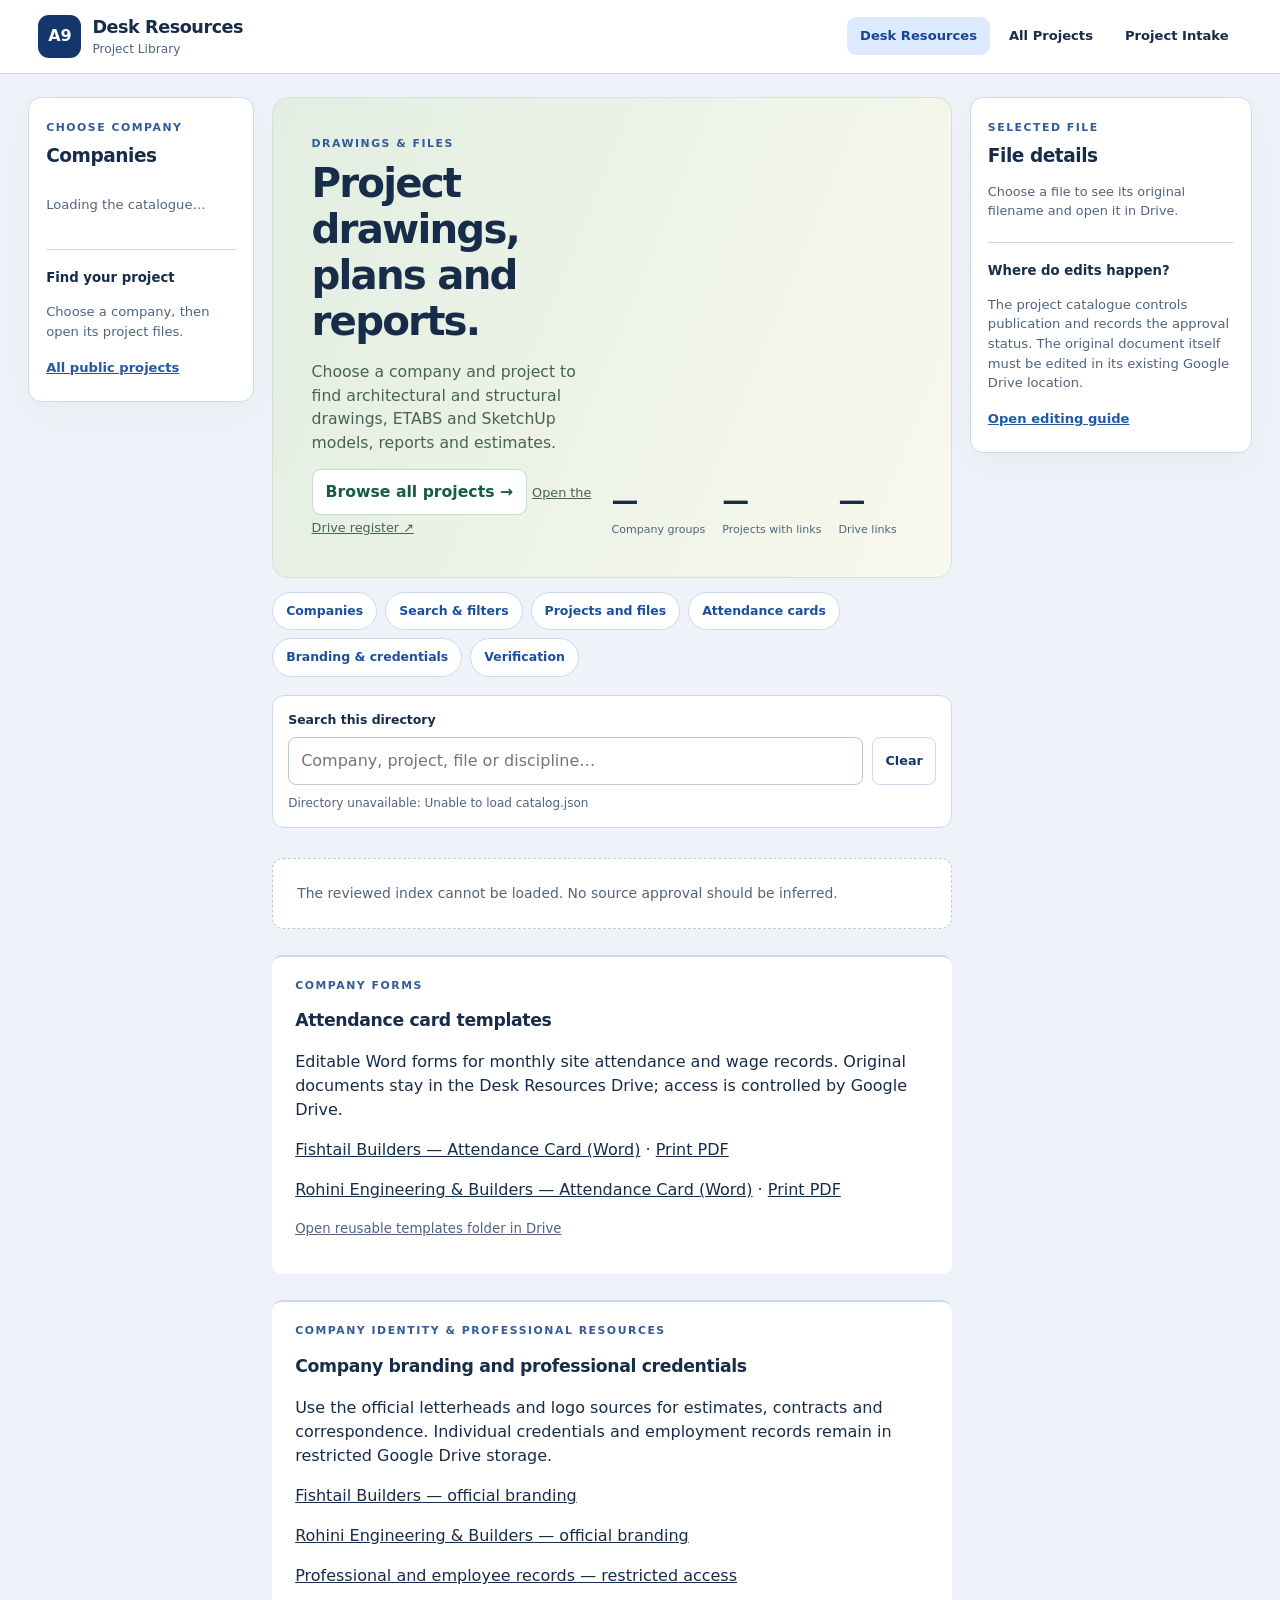
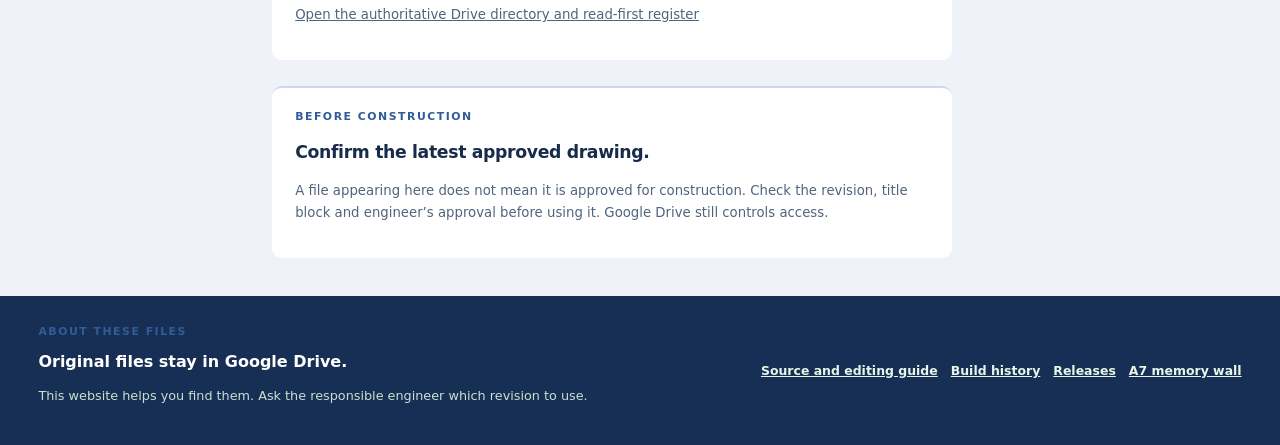
==== commit 69ed61bb: "Link printable company attendance-card PDFs" ====
--- a/site/index.html
+++ b/site/index.html
@@ -37,7 +37,7 @@
   <p id="site-status" class="status-line" role="status" aria-live="polite">Reading the published index…</p></div>
   <div id="breadcrumbs" class="breadcrumbs" aria-label="Current location"></div>
   <div id="workspace" class="workspace"><p class="empty">Loading reviewed resource directories…</p></div>
-  <section class="source-note" id="attendance-card-templates"><p class="eyebrow">COMPANY FORMS</p><h2>Attendance card templates</h2><p>Editable Word forms for monthly site attendance and wage records. Original documents stay in the Desk Resources Drive; access is controlled by Google Drive.</p><p><a href="https://drive.google.com/file/d/14SF0cc9HHi8MO9fTAvUsXM6qEodWhv-H/view" target="_blank" rel="noopener noreferrer">Fishtail Builders — Attendance Card (Word)</a></p><p><a href="https://drive.google.com/file/d/1bq2UNq_PS3ul-urBId-AgkTqqynFGk76/view" target="_blank" rel="noopener noreferrer">Rohini Engineering &amp; Builders — Attendance Card (Word)</a></p><p><a href="https://drive.google.com/drive/folders/1PssCBFBc4vKPwuRupGewVWo_XhpA70qw" target="_blank" rel="noopener noreferrer">Open reusable templates folder in Drive</a></p></section>
+  <section class="source-note" id="attendance-card-templates"><p class="eyebrow">COMPANY FORMS</p><h2>Attendance card templates</h2><p>Editable Word forms for monthly site attendance and wage records. Original documents stay in the Desk Resources Drive; access is controlled by Google Drive.</p><p><a href="https://drive.google.com/file/d/14SF0cc9HHi8MO9fTAvUsXM6qEodWhv-H/view" target="_blank" rel="noopener noreferrer">Fishtail Builders — Attendance Card (Word)</a> · <a href="https://drive.google.com/file/d/1wXDF3c88Gb1fXYzNScZ8cdPQ39RYnB29/view" target="_blank" rel="noopener noreferrer">Print PDF</a></p><p><a href="https://drive.google.com/file/d/1bq2UNq_PS3ul-urBId-AgkTqqynFGk76/view" target="_blank" rel="noopener noreferrer">Rohini Engineering &amp; Builders — Attendance Card (Word)</a> · <a href="https://drive.google.com/file/d/1UyEBtzPB0IOH-XiQNDX9lHhqn2CEYtnJ/view" target="_blank" rel="noopener noreferrer">Print PDF</a></p><p><a href="https://drive.google.com/drive/folders/1PssCBFBc4vKPwuRupGewVWo_XhpA70qw" target="_blank" rel="noopener noreferrer">Open reusable templates folder in Drive</a></p></section>
   <section class="source-note" id="company-branding"><p class="eyebrow">COMPANY IDENTITY &amp; PROFESSIONAL RESOURCES</p><h2>Company branding and professional credentials</h2><p>Use the official letterheads and logo sources for estimates, contracts and correspondence. Individual credentials and employment records remain in restricted Google Drive storage.</p><p><a href="https://drive.google.com/drive/folders/1rqrr1OuutLoR6qgRcvGZMUqRB3tIuaZx" target="_blank" rel="noopener noreferrer">Fishtail Builders — official branding</a></p><p><a href="https://drive.google.com/drive/folders/1TKfAlUCuJMs3XnmyAsqWgC1X-dc18nAA" target="_blank" rel="noopener noreferrer">Rohini Engineering &amp; Builders — official branding</a></p><p><a href="https://drive.google.com/drive/folders/1ym6kYKONJq7I2dU2ZUPSUOCdwF22tVfz" target="_blank" rel="noopener noreferrer">Professional and employee records — restricted access</a></p><p><a href="https://drive.google.com/drive/folders/1AmnRcCbL1tfkZ-E5lkLuGrWLvvE1GR6E" target="_blank" rel="noopener noreferrer">Open the authoritative Drive directory and read-first register</a></p></section>
   <section class="source-note" id="source-note"><p class="eyebrow">BEFORE CONSTRUCTION</p>
     <h2>Confirm the latest approved drawing.</h2>
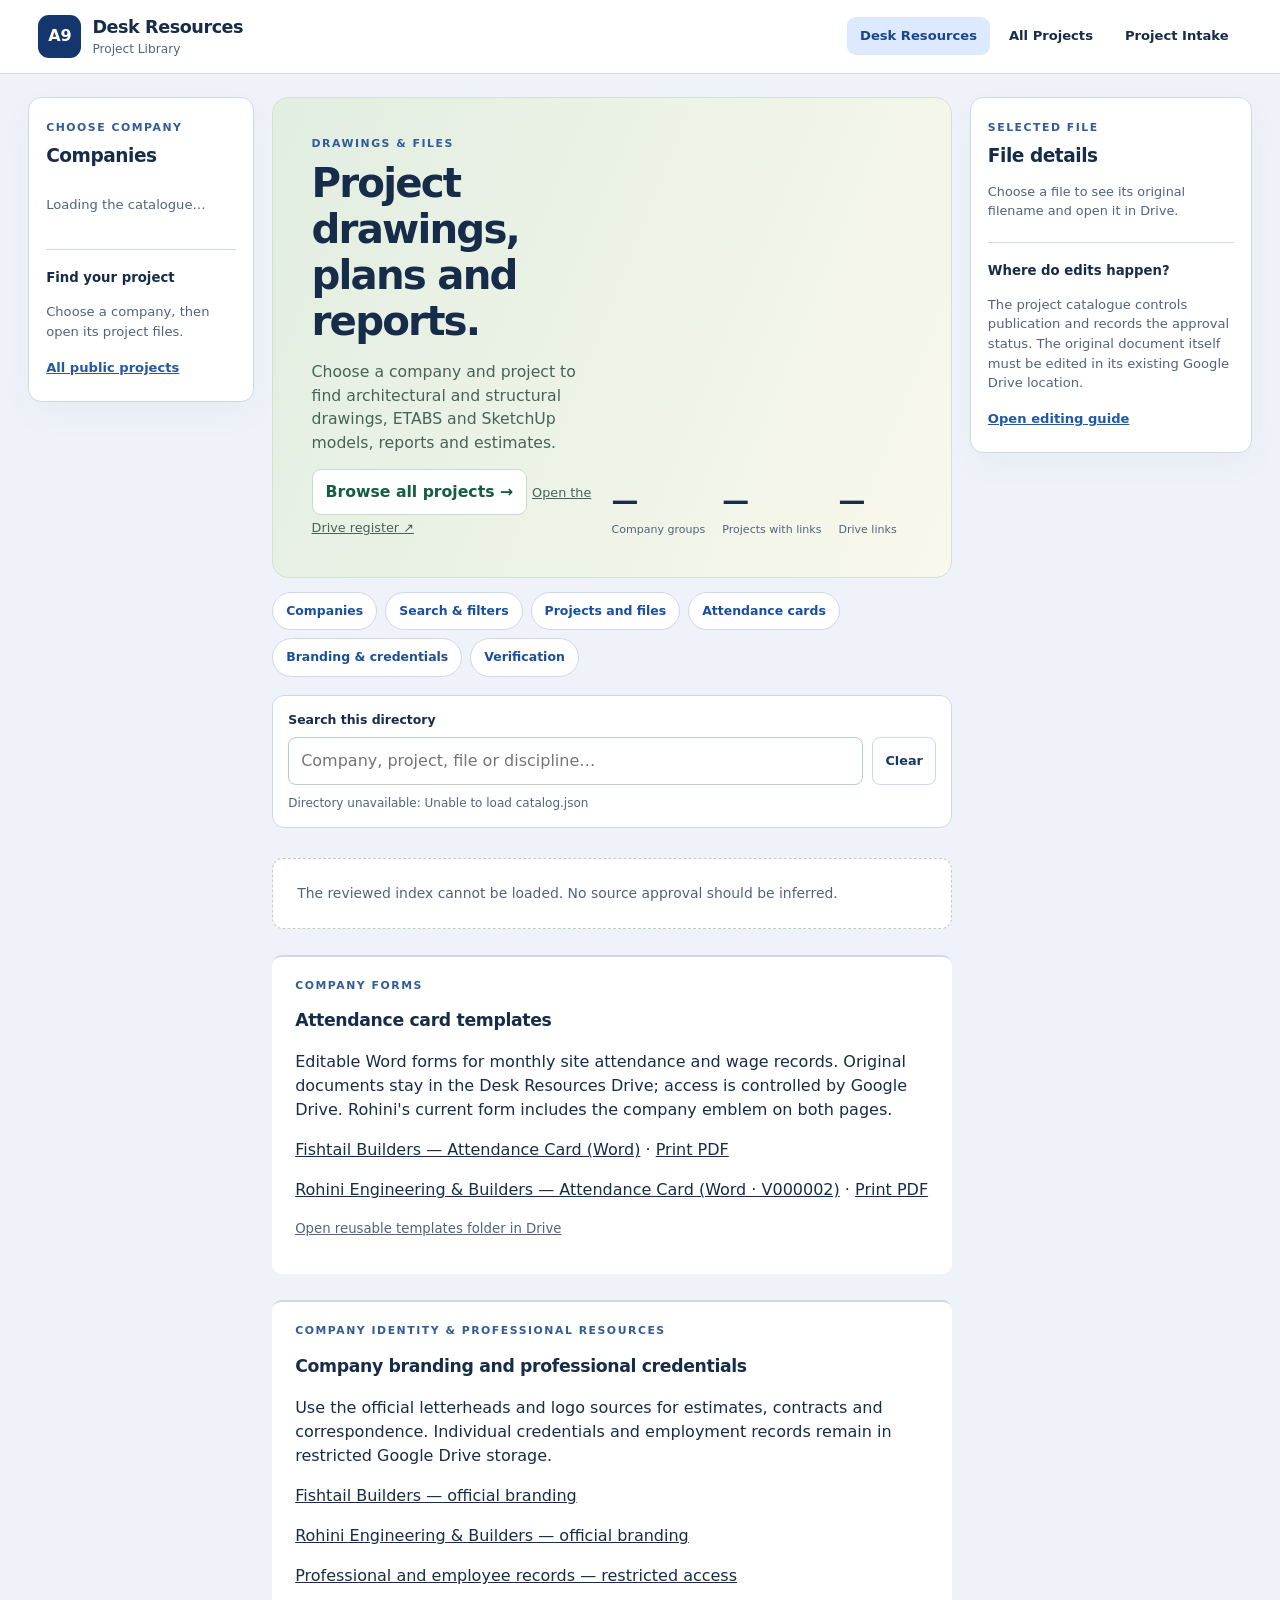
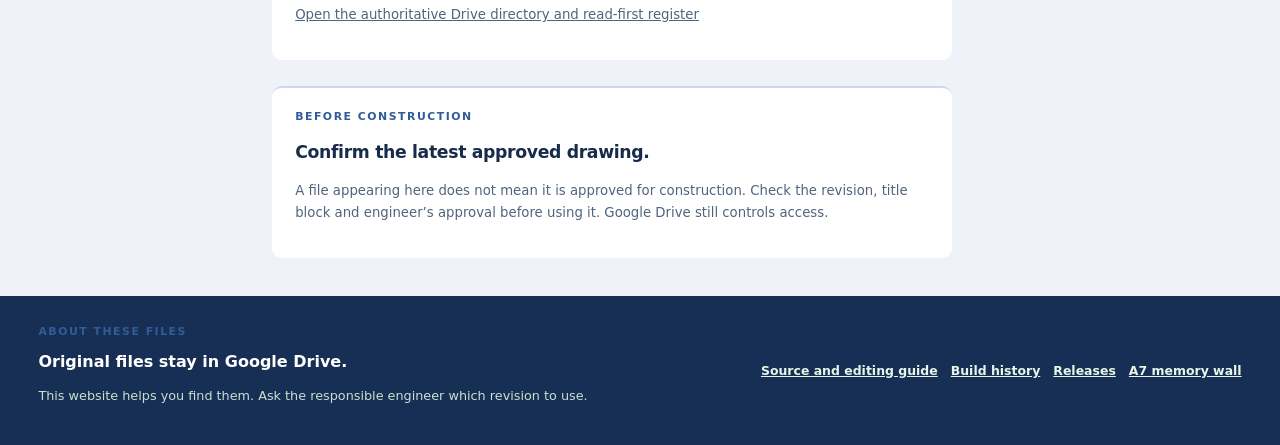
==== commit e6098c50: "Register Rohini branded attendance card V000002 with stable Drive links" ====
--- a/site/index.html
+++ b/site/index.html
@@ -37,7 +37,7 @@
   <p id="site-status" class="status-line" role="status" aria-live="polite">Reading the published index…</p></div>
   <div id="breadcrumbs" class="breadcrumbs" aria-label="Current location"></div>
   <div id="workspace" class="workspace"><p class="empty">Loading reviewed resource directories…</p></div>
-  <section class="source-note" id="attendance-card-templates"><p class="eyebrow">COMPANY FORMS</p><h2>Attendance card templates</h2><p>Editable Word forms for monthly site attendance and wage records. Original documents stay in the Desk Resources Drive; access is controlled by Google Drive.</p><p><a href="https://drive.google.com/file/d/14SF0cc9HHi8MO9fTAvUsXM6qEodWhv-H/view" target="_blank" rel="noopener noreferrer">Fishtail Builders — Attendance Card (Word)</a> · <a href="https://drive.google.com/file/d/1wXDF3c88Gb1fXYzNScZ8cdPQ39RYnB29/view" target="_blank" rel="noopener noreferrer">Print PDF</a></p><p><a href="https://drive.google.com/file/d/1bq2UNq_PS3ul-urBId-AgkTqqynFGk76/view" target="_blank" rel="noopener noreferrer">Rohini Engineering &amp; Builders — Attendance Card (Word)</a> · <a href="https://drive.google.com/file/d/1UyEBtzPB0IOH-XiQNDX9lHhqn2CEYtnJ/view" target="_blank" rel="noopener noreferrer">Print PDF</a></p><p><a href="https://drive.google.com/drive/folders/1PssCBFBc4vKPwuRupGewVWo_XhpA70qw" target="_blank" rel="noopener noreferrer">Open reusable templates folder in Drive</a></p></section>
+  <section class="source-note" id="attendance-card-templates"><p class="eyebrow">COMPANY FORMS</p><h2>Attendance card templates</h2><p>Editable Word forms for monthly site attendance and wage records. Original documents stay in the Desk Resources Drive; access is controlled by Google Drive. Rohini's current form includes the company emblem on both pages.</p><p><a href="https://drive.google.com/file/d/14SF0cc9HHi8MO9fTAvUsXM6qEodWhv-H/view" target="_blank" rel="noopener noreferrer">Fishtail Builders — Attendance Card (Word)</a> · <a href="https://drive.google.com/file/d/1wXDF3c88Gb1fXYzNScZ8cdPQ39RYnB29/view" target="_blank" rel="noopener noreferrer">Print PDF</a></p><p><a href="https://drive.google.com/file/d/1bq2UNq_PS3ul-urBId-AgkTqqynFGk76/view" target="_blank" rel="noopener noreferrer">Rohini Engineering &amp; Builders — Attendance Card (Word · V000002)</a> · <a href="https://drive.google.com/file/d/1UyEBtzPB0IOH-XiQNDX9lHhqn2CEYtnJ/view" target="_blank" rel="noopener noreferrer">Print PDF</a></p><p><a href="https://drive.google.com/drive/folders/1PssCBFBc4vKPwuRupGewVWo_XhpA70qw" target="_blank" rel="noopener noreferrer">Open reusable templates folder in Drive</a></p></section>
   <section class="source-note" id="company-branding"><p class="eyebrow">COMPANY IDENTITY &amp; PROFESSIONAL RESOURCES</p><h2>Company branding and professional credentials</h2><p>Use the official letterheads and logo sources for estimates, contracts and correspondence. Individual credentials and employment records remain in restricted Google Drive storage.</p><p><a href="https://drive.google.com/drive/folders/1rqrr1OuutLoR6qgRcvGZMUqRB3tIuaZx" target="_blank" rel="noopener noreferrer">Fishtail Builders — official branding</a></p><p><a href="https://drive.google.com/drive/folders/1TKfAlUCuJMs3XnmyAsqWgC1X-dc18nAA" target="_blank" rel="noopener noreferrer">Rohini Engineering &amp; Builders — official branding</a></p><p><a href="https://drive.google.com/drive/folders/1ym6kYKONJq7I2dU2ZUPSUOCdwF22tVfz" target="_blank" rel="noopener noreferrer">Professional and employee records — restricted access</a></p><p><a href="https://drive.google.com/drive/folders/1AmnRcCbL1tfkZ-E5lkLuGrWLvvE1GR6E" target="_blank" rel="noopener noreferrer">Open the authoritative Drive directory and read-first register</a></p></section>
   <section class="source-note" id="source-note"><p class="eyebrow">BEFORE CONSTRUCTION</p>
     <h2>Confirm the latest approved drawing.</h2>
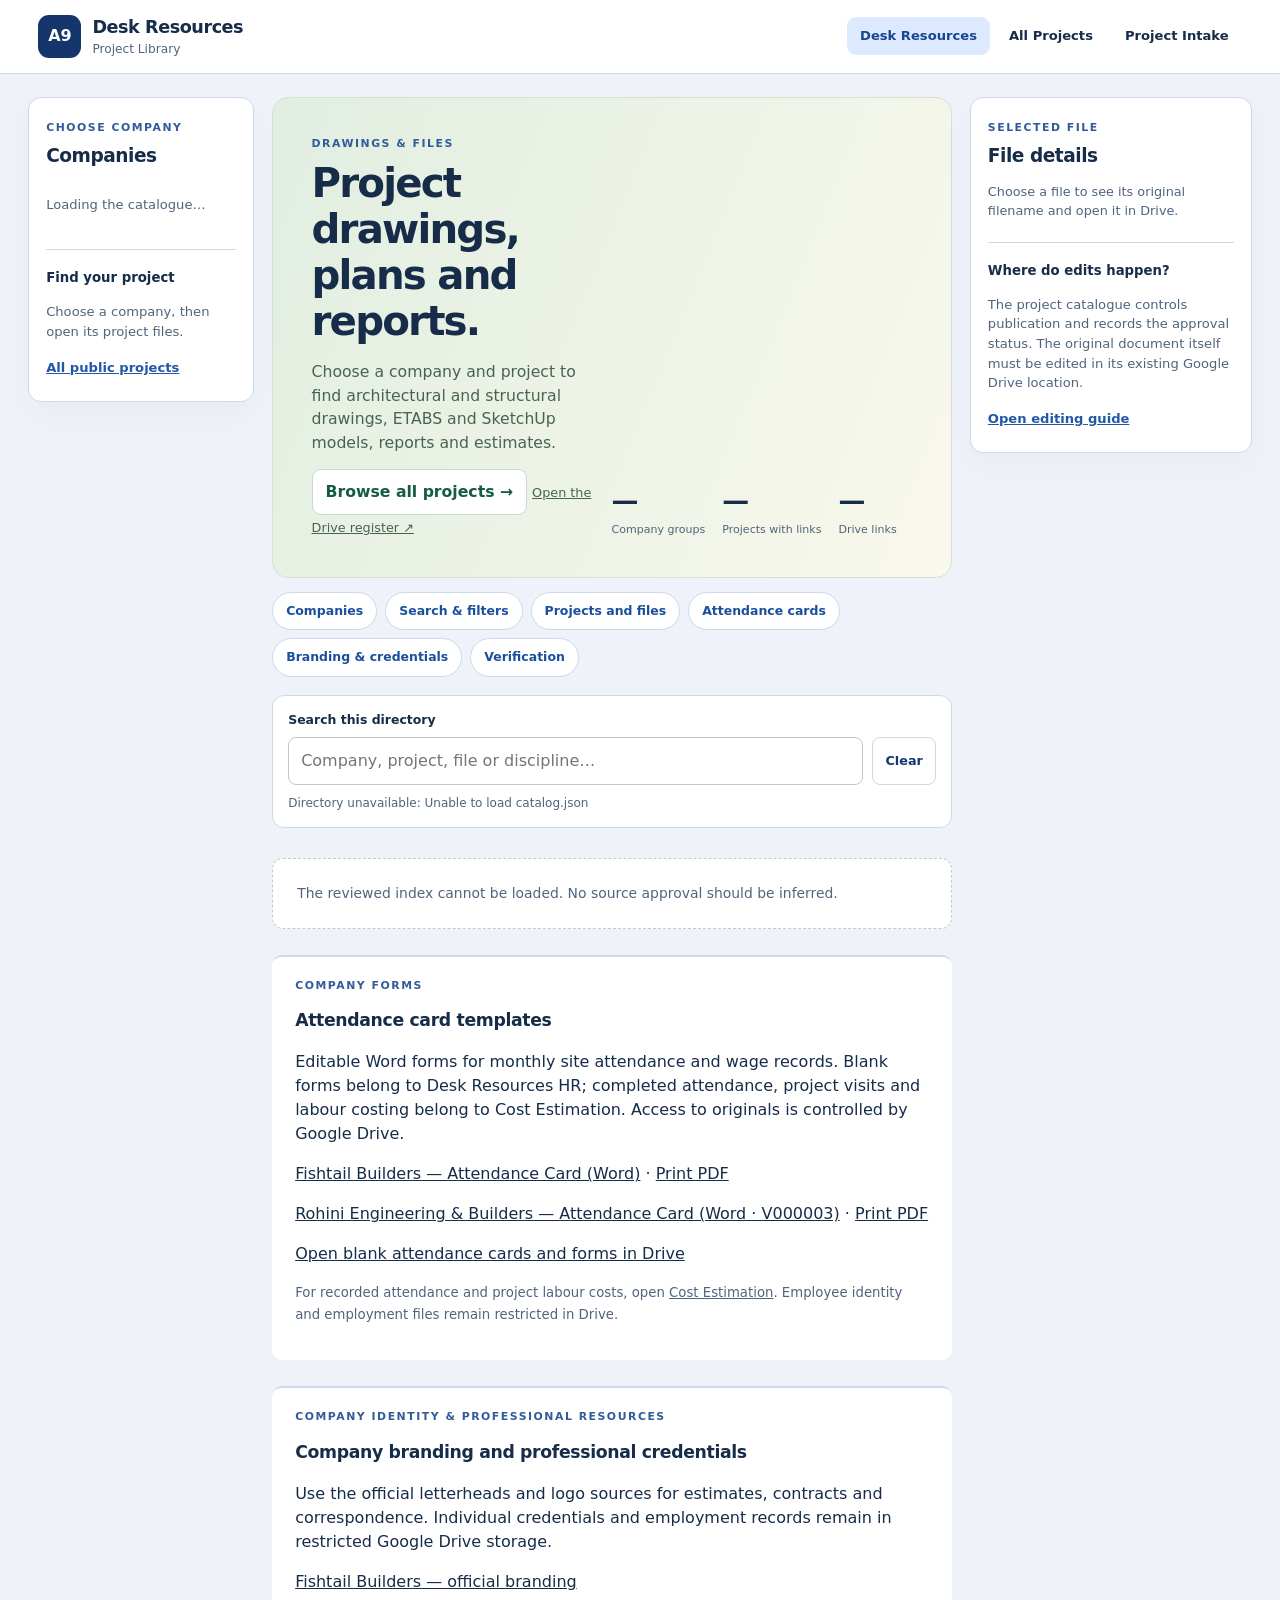
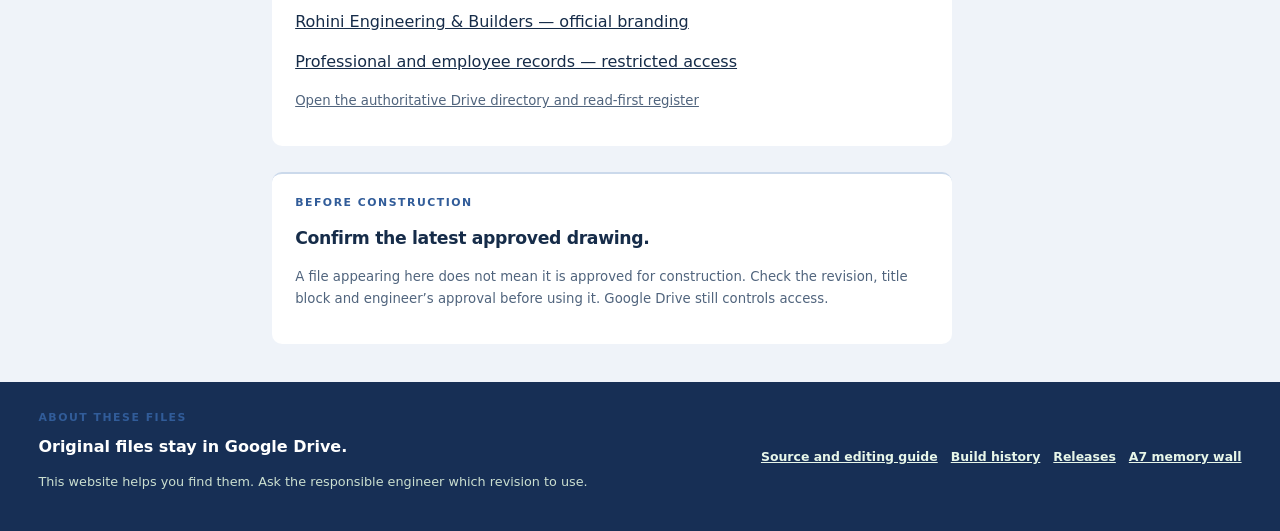
==== commit 7d29e0cc: "Register attendance card V000003 and distinguish HR forms from estimation records" ====
--- a/site/index.html
+++ b/site/index.html
@@ -37,7 +37,7 @@
   <p id="site-status" class="status-line" role="status" aria-live="polite">Reading the published index…</p></div>
   <div id="breadcrumbs" class="breadcrumbs" aria-label="Current location"></div>
   <div id="workspace" class="workspace"><p class="empty">Loading reviewed resource directories…</p></div>
-  <section class="source-note" id="attendance-card-templates"><p class="eyebrow">COMPANY FORMS</p><h2>Attendance card templates</h2><p>Editable Word forms for monthly site attendance and wage records. Original documents stay in the Desk Resources Drive; access is controlled by Google Drive. Rohini's current form includes the company emblem on both pages.</p><p><a href="https://drive.google.com/file/d/14SF0cc9HHi8MO9fTAvUsXM6qEodWhv-H/view" target="_blank" rel="noopener noreferrer">Fishtail Builders — Attendance Card (Word)</a> · <a href="https://drive.google.com/file/d/1wXDF3c88Gb1fXYzNScZ8cdPQ39RYnB29/view" target="_blank" rel="noopener noreferrer">Print PDF</a></p><p><a href="https://drive.google.com/file/d/1bq2UNq_PS3ul-urBId-AgkTqqynFGk76/view" target="_blank" rel="noopener noreferrer">Rohini Engineering &amp; Builders — Attendance Card (Word · V000002)</a> · <a href="https://drive.google.com/file/d/1UyEBtzPB0IOH-XiQNDX9lHhqn2CEYtnJ/view" target="_blank" rel="noopener noreferrer">Print PDF</a></p><p><a href="https://drive.google.com/drive/folders/1PssCBFBc4vKPwuRupGewVWo_XhpA70qw" target="_blank" rel="noopener noreferrer">Open reusable templates folder in Drive</a></p></section>
+  <section class="source-note" id="attendance-card-templates"><p class="eyebrow">COMPANY FORMS</p><h2>Attendance card templates</h2><p>Editable Word forms for monthly site attendance and wage records. Blank forms belong to Desk Resources HR; completed attendance, project visits and labour costing belong to Cost Estimation. Access to originals is controlled by Google Drive.</p><p><a href="https://drive.google.com/file/d/14SF0cc9HHi8MO9fTAvUsXM6qEodWhv-H/view" target="_blank" rel="noopener noreferrer">Fishtail Builders — Attendance Card (Word)</a> · <a href="https://drive.google.com/file/d/1wXDF3c88Gb1fXYzNScZ8cdPQ39RYnB29/view" target="_blank" rel="noopener noreferrer">Print PDF</a></p><p><a href="https://drive.google.com/file/d/1bq2UNq_PS3ul-urBId-AgkTqqynFGk76/view" target="_blank" rel="noopener noreferrer">Rohini Engineering &amp; Builders — Attendance Card (Word · V000003)</a> · <a href="https://drive.google.com/file/d/1UyEBtzPB0IOH-XiQNDX9lHhqn2CEYtnJ/view" target="_blank" rel="noopener noreferrer">Print PDF</a></p><p><a href="https://drive.google.com/drive/folders/1PssCBFBc4vKPwuRupGewVWo_XhpA70qw" target="_blank" rel="noopener noreferrer">Open blank attendance cards and forms in Drive</a></p><p>For recorded attendance and project labour costs, open <a href="https://fabingurung.github.io/jp-estimating-and-boq/">Cost Estimation</a>. Employee identity and employment files remain restricted in Drive.</p></section>
   <section class="source-note" id="company-branding"><p class="eyebrow">COMPANY IDENTITY &amp; PROFESSIONAL RESOURCES</p><h2>Company branding and professional credentials</h2><p>Use the official letterheads and logo sources for estimates, contracts and correspondence. Individual credentials and employment records remain in restricted Google Drive storage.</p><p><a href="https://drive.google.com/drive/folders/1rqrr1OuutLoR6qgRcvGZMUqRB3tIuaZx" target="_blank" rel="noopener noreferrer">Fishtail Builders — official branding</a></p><p><a href="https://drive.google.com/drive/folders/1TKfAlUCuJMs3XnmyAsqWgC1X-dc18nAA" target="_blank" rel="noopener noreferrer">Rohini Engineering &amp; Builders — official branding</a></p><p><a href="https://drive.google.com/drive/folders/1ym6kYKONJq7I2dU2ZUPSUOCdwF22tVfz" target="_blank" rel="noopener noreferrer">Professional and employee records — restricted access</a></p><p><a href="https://drive.google.com/drive/folders/1AmnRcCbL1tfkZ-E5lkLuGrWLvvE1GR6E" target="_blank" rel="noopener noreferrer">Open the authoritative Drive directory and read-first register</a></p></section>
   <section class="source-note" id="source-note"><p class="eyebrow">BEFORE CONSTRUCTION</p>
     <h2>Confirm the latest approved drawing.</h2>
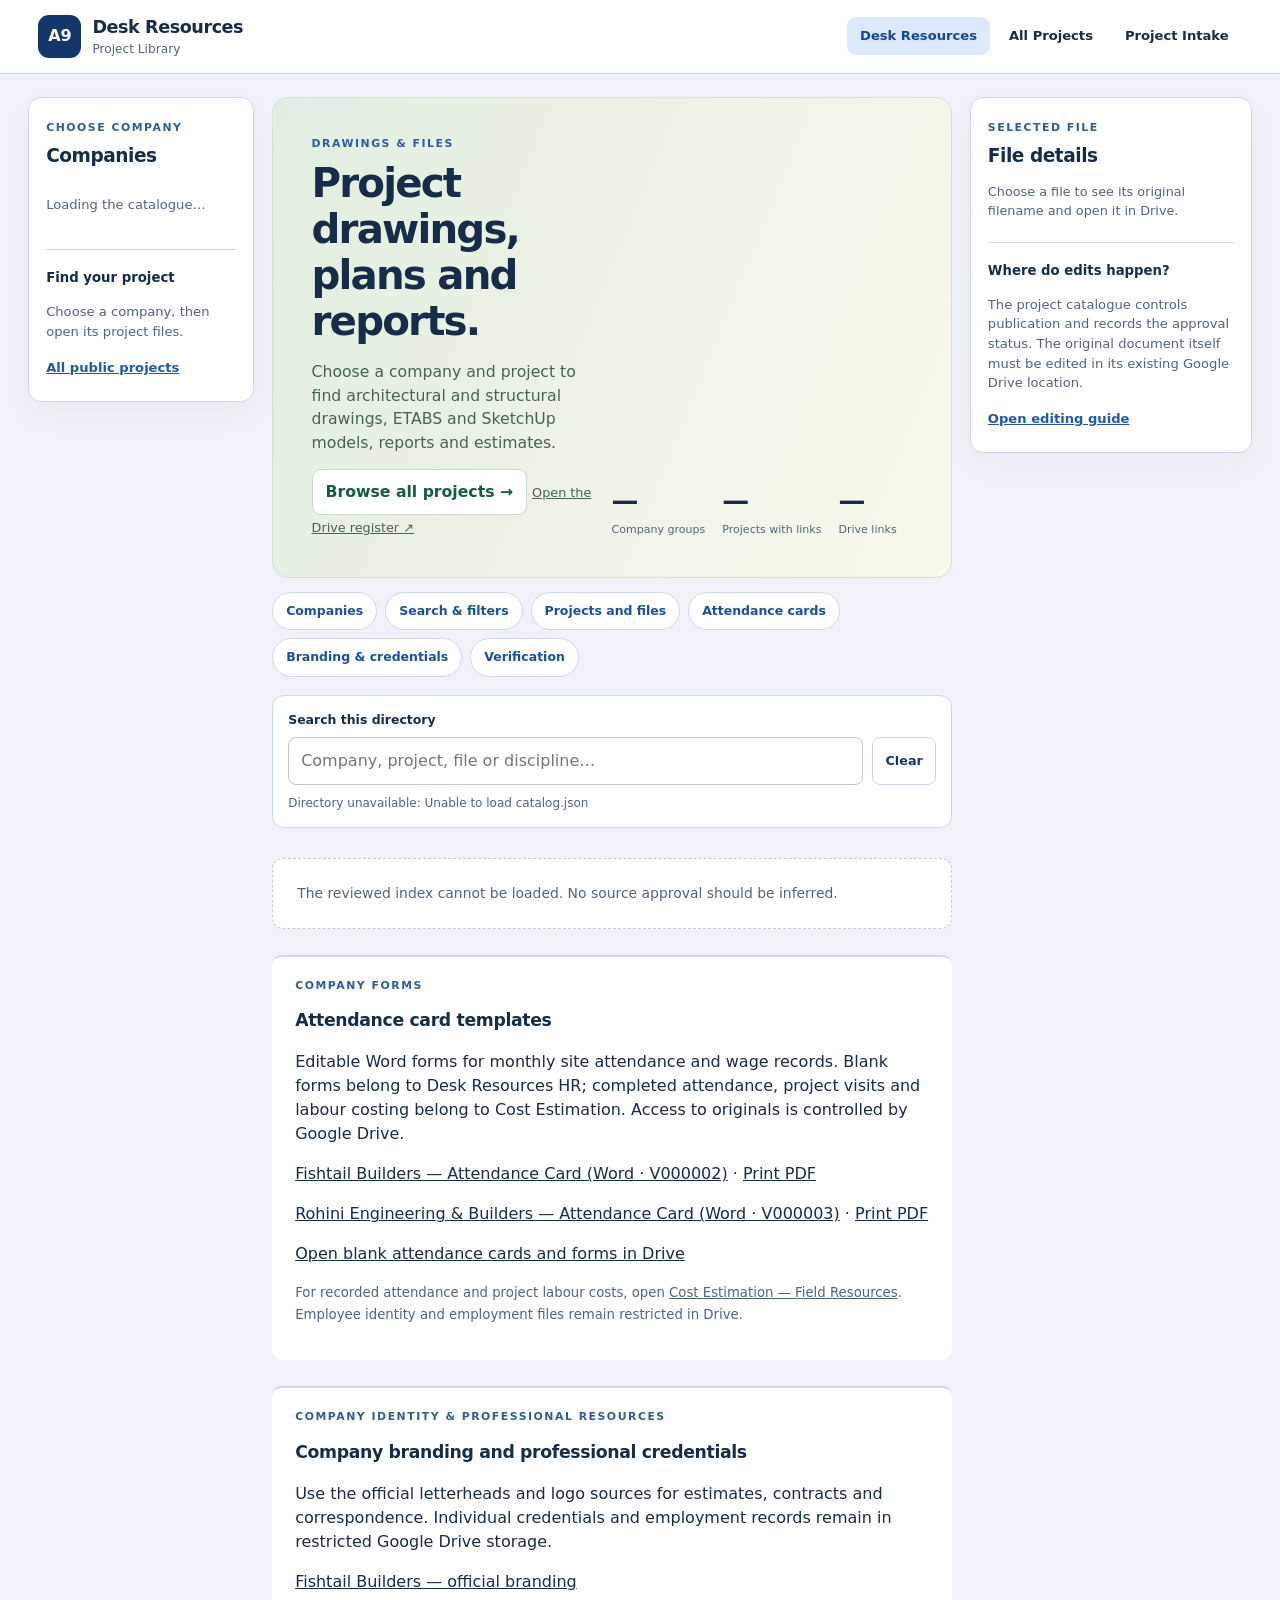
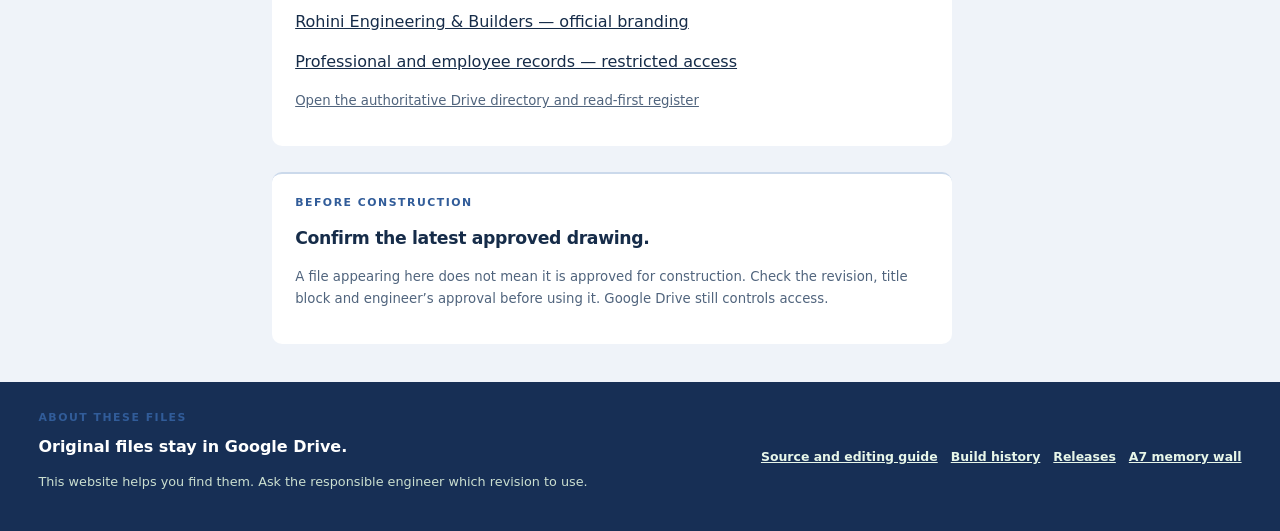
==== commit 93a55e97: "Register Fishtail V000002 print forms and Estimation field ownership" ====
--- a/site/index.html
+++ b/site/index.html
@@ -37,7 +37,7 @@
   <p id="site-status" class="status-line" role="status" aria-live="polite">Reading the published index…</p></div>
   <div id="breadcrumbs" class="breadcrumbs" aria-label="Current location"></div>
   <div id="workspace" class="workspace"><p class="empty">Loading reviewed resource directories…</p></div>
-  <section class="source-note" id="attendance-card-templates"><p class="eyebrow">COMPANY FORMS</p><h2>Attendance card templates</h2><p>Editable Word forms for monthly site attendance and wage records. Blank forms belong to Desk Resources HR; completed attendance, project visits and labour costing belong to Cost Estimation. Access to originals is controlled by Google Drive.</p><p><a href="https://drive.google.com/file/d/14SF0cc9HHi8MO9fTAvUsXM6qEodWhv-H/view" target="_blank" rel="noopener noreferrer">Fishtail Builders — Attendance Card (Word)</a> · <a href="https://drive.google.com/file/d/1wXDF3c88Gb1fXYzNScZ8cdPQ39RYnB29/view" target="_blank" rel="noopener noreferrer">Print PDF</a></p><p><a href="https://drive.google.com/file/d/1bq2UNq_PS3ul-urBId-AgkTqqynFGk76/view" target="_blank" rel="noopener noreferrer">Rohini Engineering &amp; Builders — Attendance Card (Word · V000003)</a> · <a href="https://drive.google.com/file/d/1UyEBtzPB0IOH-XiQNDX9lHhqn2CEYtnJ/view" target="_blank" rel="noopener noreferrer">Print PDF</a></p><p><a href="https://drive.google.com/drive/folders/1PssCBFBc4vKPwuRupGewVWo_XhpA70qw" target="_blank" rel="noopener noreferrer">Open blank attendance cards and forms in Drive</a></p><p>For recorded attendance and project labour costs, open <a href="https://fabingurung.github.io/jp-estimating-and-boq/">Cost Estimation</a>. Employee identity and employment files remain restricted in Drive.</p></section>
+  <section class="source-note" id="attendance-card-templates"><p class="eyebrow">COMPANY FORMS</p><h2>Attendance card templates</h2><p>Editable Word forms for monthly site attendance and wage records. Blank forms belong to Desk Resources HR; completed attendance, project visits and labour costing belong to Cost Estimation. Access to originals is controlled by Google Drive.</p><p><a href="https://drive.google.com/file/d/14SF0cc9HHi8MO9fTAvUsXM6qEodWhv-H/view" target="_blank" rel="noopener noreferrer">Fishtail Builders — Attendance Card (Word · V000002)</a> · <a href="https://drive.google.com/file/d/1wXDF3c88Gb1fXYzNScZ8cdPQ39RYnB29/view" target="_blank" rel="noopener noreferrer">Print PDF</a></p><p><a href="https://drive.google.com/file/d/1bq2UNq_PS3ul-urBId-AgkTqqynFGk76/view" target="_blank" rel="noopener noreferrer">Rohini Engineering &amp; Builders — Attendance Card (Word · V000003)</a> · <a href="https://drive.google.com/file/d/1UyEBtzPB0IOH-XiQNDX9lHhqn2CEYtnJ/view" target="_blank" rel="noopener noreferrer">Print PDF</a></p><p><a href="https://drive.google.com/drive/folders/1PssCBFBc4vKPwuRupGewVWo_XhpA70qw" target="_blank" rel="noopener noreferrer">Open blank attendance cards and forms in Drive</a></p><p>For recorded attendance and project labour costs, open <a href="https://fabingurung.github.io/jp-estimating-and-boq/field.html">Cost Estimation — Field Resources</a>. Employee identity and employment files remain restricted in Drive.</p></section>
   <section class="source-note" id="company-branding"><p class="eyebrow">COMPANY IDENTITY &amp; PROFESSIONAL RESOURCES</p><h2>Company branding and professional credentials</h2><p>Use the official letterheads and logo sources for estimates, contracts and correspondence. Individual credentials and employment records remain in restricted Google Drive storage.</p><p><a href="https://drive.google.com/drive/folders/1rqrr1OuutLoR6qgRcvGZMUqRB3tIuaZx" target="_blank" rel="noopener noreferrer">Fishtail Builders — official branding</a></p><p><a href="https://drive.google.com/drive/folders/1TKfAlUCuJMs3XnmyAsqWgC1X-dc18nAA" target="_blank" rel="noopener noreferrer">Rohini Engineering &amp; Builders — official branding</a></p><p><a href="https://drive.google.com/drive/folders/1ym6kYKONJq7I2dU2ZUPSUOCdwF22tVfz" target="_blank" rel="noopener noreferrer">Professional and employee records — restricted access</a></p><p><a href="https://drive.google.com/drive/folders/1AmnRcCbL1tfkZ-E5lkLuGrWLvvE1GR6E" target="_blank" rel="noopener noreferrer">Open the authoritative Drive directory and read-first register</a></p></section>
   <section class="source-note" id="source-note"><p class="eyebrow">BEFORE CONSTRUCTION</p>
     <h2>Confirm the latest approved drawing.</h2>
